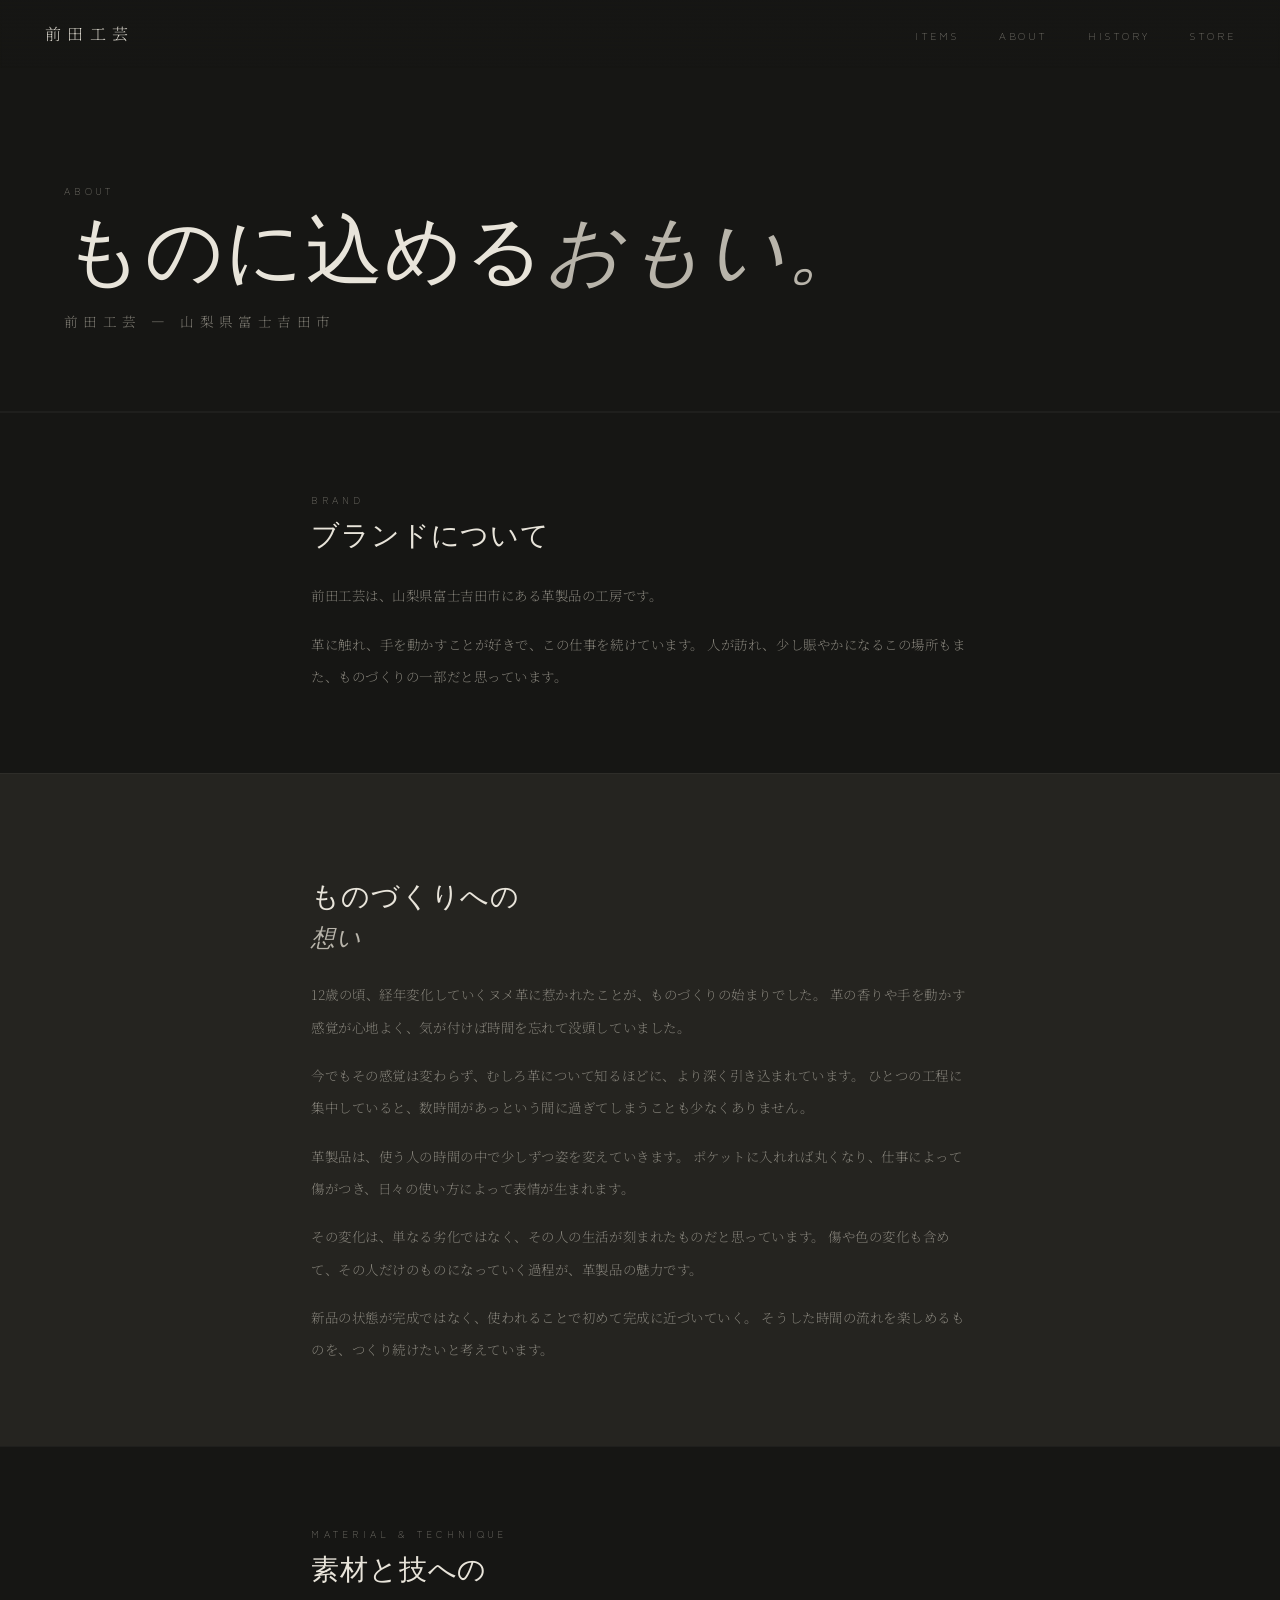
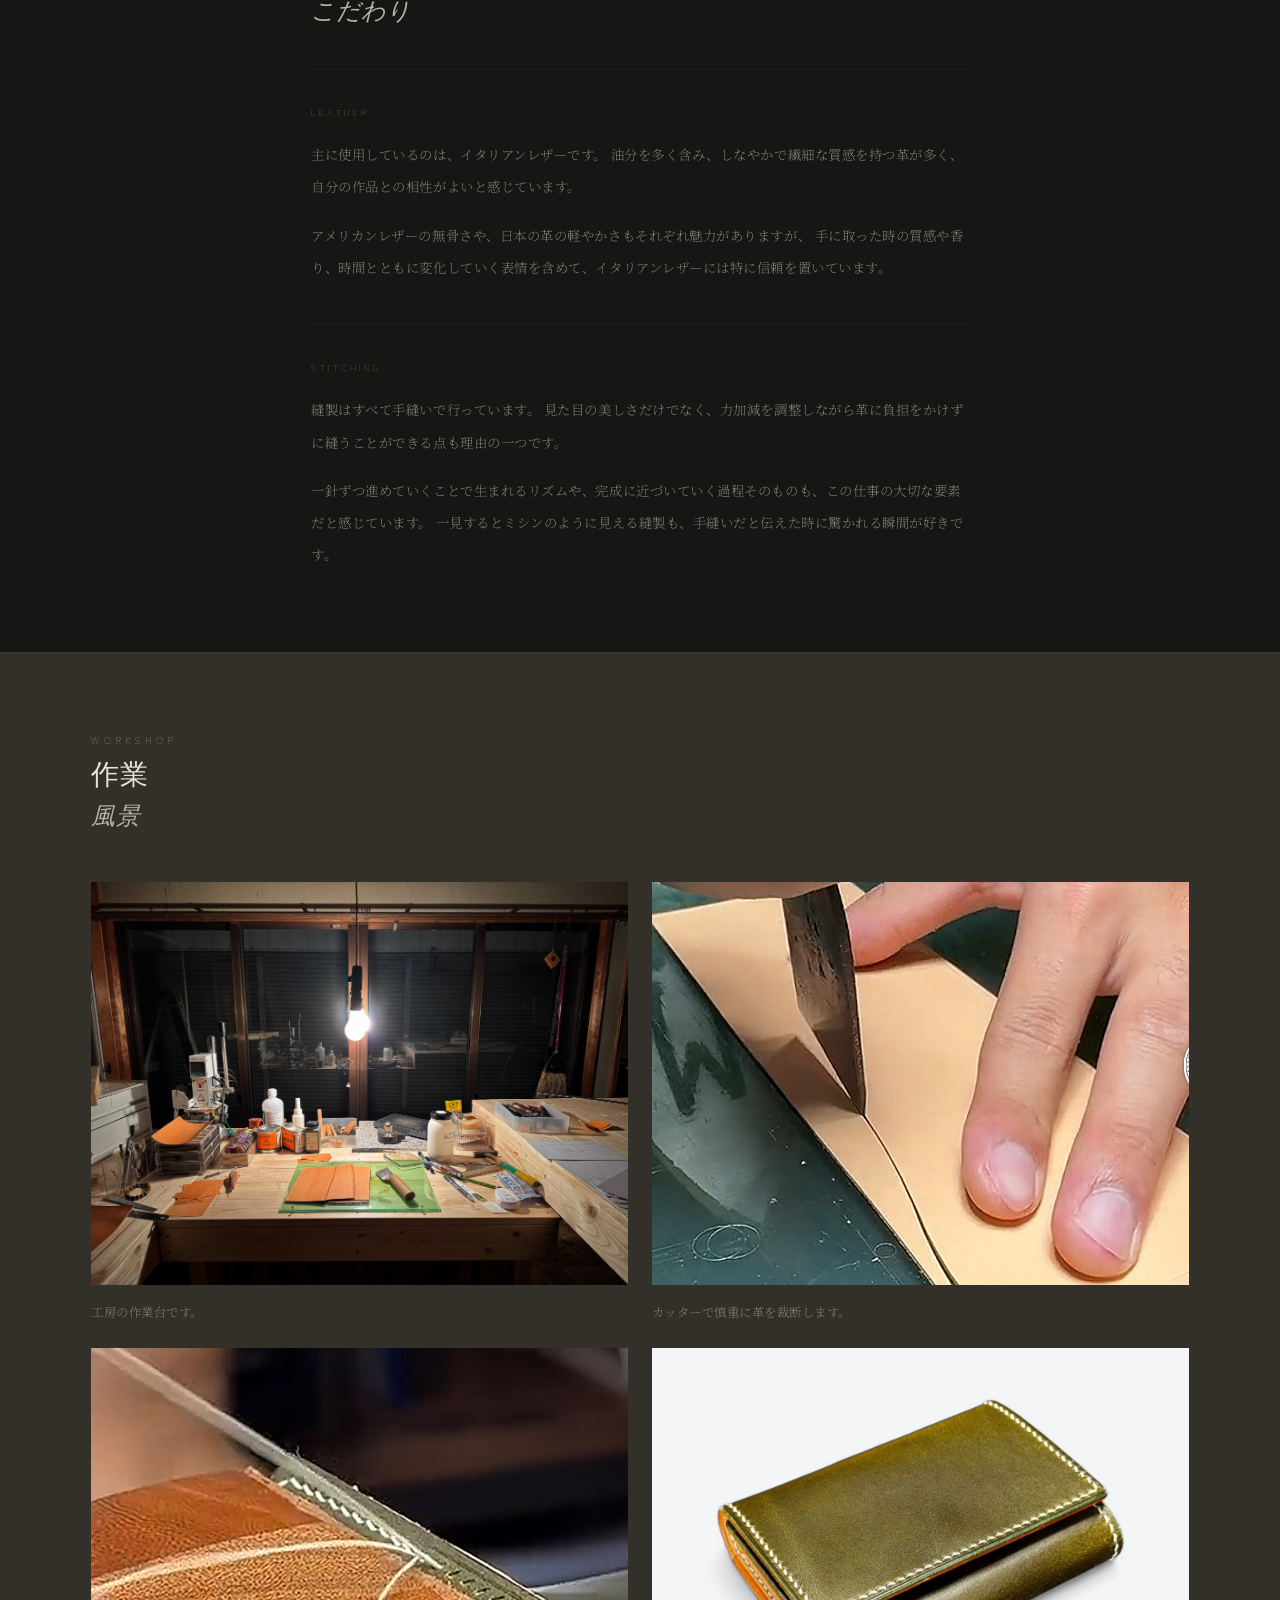
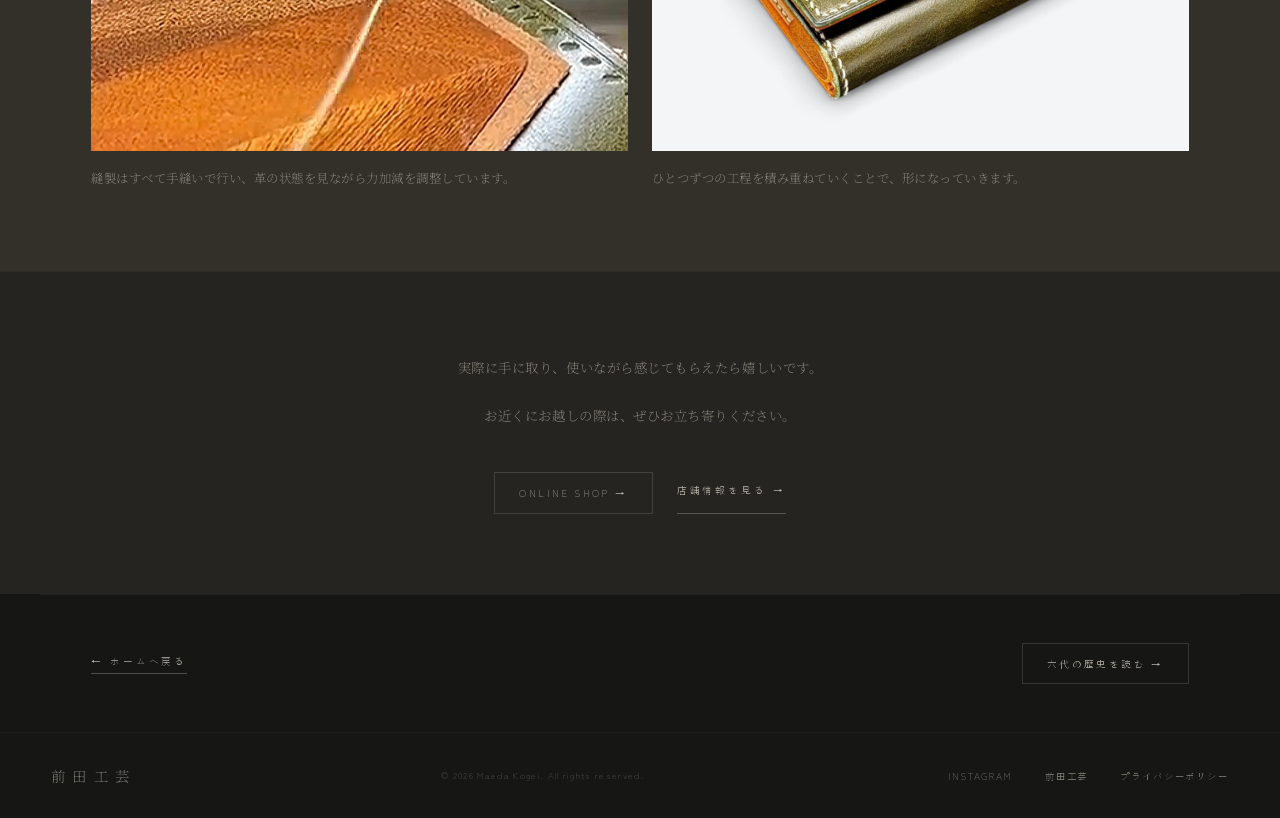
==== about.html @ bca21e7f "uncomment workshop-04 image in about page craft section Co-Authored-By: Claude Sonnet 4.6 <noreply@a" ====
<!doctype html>
<html lang="ja">
  <head>
    <meta charset="UTF-8" />
    <meta name="viewport" content="width=device-width, initial-scale=1.0" />
    <title>前田工芸 | About</title>
    <link rel="icon" href="favicon.ico" sizes="any" />
    <link rel="icon" href="favicon.svg" type="image/svg+xml" />
    <link rel="apple-touch-icon" href="apple-touch-icon.png" />
    <link
      href="https://fonts.googleapis.com/css2?family=Cormorant+Garamond:ital,wght@0,300;0,400;1,300&family=Noto+Serif+JP:wght@200;300;400&family=Zen+Kaku+Gothic+New:wght@300;400&display=swap"
      rel="stylesheet"
    />
    <!-- Google tag (gtag.js) -->
    <script
      async
      src="https://www.googletagmanager.com/gtag/js?id=G-6QFMMXG3V5"
    ></script>
    <script>
      window.dataLayer = window.dataLayer || [];
      function gtag() {
        dataLayer.push(arguments);
      }
      gtag("js", new Date());
      gtag("config", "G-6QFMMXG3V5");
    </script>
    <link rel="stylesheet" href="style.css" />
  </head>
  <body>
    <nav>
      <a href="index.html" class="nav-logo">前田工芸</a>
      <ul class="nav-links">
        <li><a href="index.html#pickup">Items</a></li>
        <li><a href="about.html">About</a></li>
        <li><a href="history.html">History</a></li>
        <li><a href="store.html">Store</a></li>
      </ul>
      <button
        class="nav-hamburger"
        aria-label="メニューを開く"
        aria-expanded="false"
      >
        <span></span><span></span><span></span>
      </button>
    </nav>
    <div class="nav-overlay">
      <a href="index.html#pickup">Items</a>
      <a href="about.html">About</a>
      <a href="history.html">History</a>
      <a href="store.html">Store</a>
    </div>

    <header class="story-hero">
      <p class="section-label">About</p>
      <h1 class="story-hero-title">ものに込める<em>おもい。</em></h1>
      <p class="story-hero-sub">前田工芸 — 山梨県富士吉田市</p>
    </header>

    <main>
      <!-- 01: ブランドについて -->
      <section class="about-prose-section">
        <div class="about-prose-inner">
          <p class="section-label reveal">Brand</p>
          <h2 class="story-section-title reveal d1">ブランドについて</h2>
          <div class="story-section-body reveal d2">
            <p>前田工芸は、山梨県富士吉田市にある革製品の工房です。</p>
            <p>
              革に触れ、手を動かすことが好きで、この仕事を続けています。
              人が訪れ、少し賑やかになるこの場所もまた、ものづくりの一部だと思っています。
            </p>
          </div>
        </div>
      </section>

      <!-- 02: ものづくりへの想い -->
      <section class="about-prose-section about-prose-section--alt">
        <div class="about-prose-inner">
          <p class="section-label reveal">Craft</p>
          <h2 class="story-section-title reveal d1">
            ものづくりへの<em>想い</em>
          </h2>
          <div class="story-section-body reveal d2">
            <p>
              12歳の頃、経年変化していくヌメ革に惹かれたことが、ものづくりの始まりでした。
              革の香りや手を動かす感覚が心地よく、気が付けば時間を忘れて没頭していました。
            </p>
            <p>
              今でもその感覚は変わらず、むしろ革について知るほどに、より深く引き込まれています。
              ひとつの工程に集中していると、数時間があっという間に過ぎてしまうことも少なくありません。
            </p>
            <p>
              革製品は、使う人の時間の中で少しずつ姿を変えていきます。
              ポケットに入れれば丸くなり、仕事によって傷がつき、日々の使い方によって表情が生まれます。
            </p>
            <p>
              その変化は、単なる劣化ではなく、その人の生活が刻まれたものだと思っています。
              傷や色の変化も含めて、その人だけのものになっていく過程が、革製品の魅力です。
            </p>
            <p>
              新品の状態が完成ではなく、使われることで初めて完成に近づいていく。
              そうした時間の流れを楽しめるものを、つくり続けたいと考えています。
            </p>
          </div>
        </div>
      </section>

      <!-- 03: 素材と技へのこだわり -->
      <section class="about-prose-section">
        <div class="about-prose-inner">
          <p class="section-label reveal">Material &amp; Technique</p>
          <h2 class="story-section-title reveal d1">
            素材と技への<em>こだわり</em>
          </h2>

          <div class="about-prose-subsection story-section-body reveal d1">
            <p class="about-prose-sub-label">Leather</p>
            <p>
              主に使用しているのは、イタリアンレザーです。
              油分を多く含み、しなやかで繊細な質感を持つ革が多く、自分の作品との相性がよいと感じています。
            </p>
            <p>
              アメリカンレザーの無骨さや、日本の革の軽やかさもそれぞれ魅力がありますが、
              手に取った時の質感や香り、時間とともに変化していく表情を含めて、イタリアンレザーには特に信頼を置いています。
            </p>
          </div>

          <div class="about-prose-subsection story-section-body reveal d2">
            <p class="about-prose-sub-label">Stitching</p>
            <p>
              縫製はすべて手縫いで行っています。
              見た目の美しさだけでなく、力加減を調整しながら革に負担をかけずに縫うことができる点も理由の一つです。
            </p>
            <p>
              一針ずつ進めていくことで生まれるリズムや、完成に近づいていく過程そのものも、この仕事の大切な要素だと感じています。
              一見するとミシンのように見える縫製も、手縫いだと伝えた時に驚かれる瞬間が好きです。
            </p>
          </div>
        </div>
      </section>

      <!-- 04: 作業風景 -->
      <section class="about-craft-section">
        <div class="section-inner">
          <p class="section-label reveal">Workshop</p>
          <h2 class="story-section-title reveal d1">作業<em>風景</em></h2>
          <div class="about-craft-grid">
            <figure class="about-craft-item reveal">
              <div class="about-craft-img-wrap">
                <img
                  class="about-craft-img"
                  loading="lazy"
                  src="img/workshop-01.jpg"
                  alt="作業台"
                />
              </div>
              <figcaption class="about-craft-caption">
                工房の作業台です。
              </figcaption>
            </figure>

            <figure class="about-craft-item reveal d1">
              <div class="about-craft-img-wrap">
                <img
                  class="about-craft-img"
                  loading="lazy"
                  src="img/workshop-02.jpg"
                  alt="革の裁断"
                />
              </div>
              <figcaption class="about-craft-caption">
                カッターで慎重に革を裁断します。
              </figcaption>
            </figure>

            <figure class="about-craft-item reveal">
              <div class="about-craft-img-wrap">
                <img
                  class="about-craft-img"
                  loading="lazy"
                  src="img/workshop-03.jpg"
                  alt="縫製"
                />
              </div>
              <figcaption class="about-craft-caption">
                縫製はすべて手縫いで行い、革の状態を見ながら力加減を調整しています。
              </figcaption>
            </figure>

            <figure class="about-craft-item reveal d1">
              <div class="about-craft-img-wrap">
                <img
                  class="about-craft-img"
                  loading="lazy"
                  src="img/workshop-04.jpg"
                  alt="完成した革製品"
                />
              </div>
              <figcaption class="about-craft-caption">
                ひとつずつの工程を積み重ねていくことで、形になっていきます。
              </figcaption>
            </figure>
          </div>
        </div>
      </section>

      <!-- 05: 締め -->
      <section
        class="about-prose-section about-prose-section--alt about-prose-section--closing"
      >
        <div class="about-prose-inner">
          <div class="story-section-body reveal">
            <p>実際に手に取り、使いながら感じてもらえたら嬉しいです。</p>
            <p>お近くにお越しの際は、ぜひお立ち寄りください。</p>
          </div>
          <div class="about-closing-links reveal d1">
            <a
              href="https://toraleather.handcrafted.jp/"
              class="story-shop-link"
              target="_blank"
              >Online Shop →</a
            >
            <a href="store.html" class="history-full-link">店舗情報を見る →</a>
          </div>
        </div>
      </section>
    </main>

    <div class="story-end-nav section-inner">
      <a href="index.html" class="history-full-link">← ホームへ戻る</a>
      <a href="history.html" class="story-shop-link">六代の歴史を読む →</a>
    </div>

    <footer>
      <div class="footer-logo">前田工芸</div>
      <p class="footer-copy">© 2026 Maeda Kogei. All rights reserved.</p>
      <div class="footer-links">
        <a href="#">Instagram</a>
        <a href="https://toraleather.handcrafted.jp/" target="_blank"
          >前田工芸</a
        >
        <a href="privacy.html">プライバシーポリシー</a>
      </div>
    </footer>

    <script>
      const io = new IntersectionObserver(
        (entries) => {
          entries.forEach((e) => {
            if (e.isIntersecting) e.target.classList.add("in");
          });
        },
        { threshold: 0.08, rootMargin: "0px 0px -40px 0px" },
      );
      document.querySelectorAll(".reveal").forEach((el) => io.observe(el));
    </script>
    <script>
      const hamburger = document.querySelector(".nav-hamburger");
      const overlay = document.querySelector(".nav-overlay");
      hamburger.addEventListener("click", () => {
        const isOpen = hamburger.classList.toggle("open");
        overlay.classList.toggle("open", isOpen);
        hamburger.setAttribute("aria-expanded", isOpen);
        document.body.style.overflow = isOpen ? "hidden" : "";
      });
      overlay.querySelectorAll("a").forEach((link) => {
        link.addEventListener("click", () => {
          hamburger.classList.remove("open");
          overlay.classList.remove("open");
          hamburger.setAttribute("aria-expanded", false);
          document.body.style.overflow = "";
        });
      });
    </script>
  </body>
</html>
---- style.css ----
*,
*::before,
*::after {
  box-sizing: border-box;
  margin: 0;
  padding: 0;
}

:root {
  --sumi: #161614;
  --tetsu: #252420;
  --koke: #323028;
  --hai: #8a877e;
  --washi: #e8e4da;
  --nuno: #b8b4aa;
  --terr: #7a5c4a;
  --silver: #8a8a87;
  --serif: "Cormorant Garamond", serif;
  --jp: "Noto Serif JP", serif;
  --gothic: "Zen Kaku Gothic New", sans-serif;
}

html {
  scroll-behavior: smooth;
}
body {
  background: var(--sumi);
  color: var(--washi);
  font-family: var(--jp);
  font-weight: 300;
  overflow-x: hidden;
}

::-webkit-scrollbar {
  width: 3px;
}
::-webkit-scrollbar-track {
  background: var(--sumi);
}
::-webkit-scrollbar-thumb {
  background: var(--hai);
}

nav {
  position: fixed;
  top: 0;
  left: 0;
  right: 0;
  z-index: 200;
  display: flex;
  justify-content: space-between;
  align-items: center;
  padding: 1.4rem 2.8rem;
  background: linear-gradient(to bottom, rgba(22, 22, 20, 0.85), transparent);
  backdrop-filter: blur(1px);
}
.nav-logo {
  font-family: var(--jp);
  font-weight: 200;
  font-size: 1rem;
  letter-spacing: 0.4em;
  color: var(--washi);
  text-decoration: none;
}
.nav-links {
  display: flex;
  gap: 2.5rem;
  list-style: none;
}
.nav-links a {
  font-family: var(--gothic);
  font-size: 0.65rem;
  letter-spacing: 0.25em;
  color: var(--hai);
  text-decoration: none;
  text-transform: uppercase;
  transition: color 0.3s;
}
.nav-links a:hover {
  color: var(--washi);
}

#hero {
  position: relative;
  height: 100vh;
  min-height: 600px;
  display: flex;
  align-items: center;
  overflow: hidden;
}
.hero-bg {
  position: absolute;
  inset: 0;
  background:
    radial-gradient(
      ellipse at 20% 80%,
      rgba(122, 92, 74, 0.1) 0%,
      transparent 55%
    ),
    radial-gradient(
      ellipse at 75% 30%,
      rgba(110, 107, 98, 0.07) 0%,
      transparent 45%
    ),
    linear-gradient(170deg, #1a1916 0%, #161614 60%, #111110 100%);
}
.hero-bg::before {
  content: "";
  position: absolute;
  inset: 0;
  background-image: url("data:image/svg+xml,%3Csvg xmlns='http://www.w3.org/2000/svg' width='400' height='400'%3E%3Cfilter id='n'%3E%3CfeTurbulence type='fractalNoise' baseFrequency='0.75' numOctaves='4' stitchTiles='stitch'/%3E%3C/filter%3E%3Crect width='400' height='400' filter='url(%23n)' opacity='0.025'/%3E%3C/svg%3E");
  pointer-events: none;
}
.hero-kanji {
  position: absolute;
  right: 4vw;
  top: 50%;
  transform: translateY(-50%);
  font-family: var(--jp);
  font-weight: 200;
  font-size: clamp(10rem, 22vw, 19rem);
  color: transparent;
  -webkit-text-stroke: 1px rgba(232, 228, 218, 0.055);
  writing-mode: vertical-lr;
  text-orientation: mixed;
  user-select: none;
  pointer-events: none;
  letter-spacing: 0.1em;
  animation: fadeIn 3s ease forwards;
  opacity: 0;
}
.hero-content {
  position: relative;
  z-index: 2;
  padding: 0 5vw;
  opacity: 0;
  transform: translateY(20px);
  animation: fadeUp 1.2s ease forwards 0.4s;
}
.hero-eyebrow {
  font-family: var(--gothic);
  font-size: 0.6rem;
  letter-spacing: 0.5em;
  text-transform: uppercase;
  color: var(--hai);
  margin-bottom: 1.8rem;
  display: flex;
  align-items: center;
  gap: 0.8rem;
}
.hero-eyebrow::before {
  content: "";
  display: block;
  width: 1.8rem;
  height: 1px;
  background: var(--hai);
}
.hero-title {
  font-family: var(--serif);
  font-size: clamp(3.2rem, 7.5vw, 6.5rem);
  font-weight: 300;
  line-height: 1.08;
  letter-spacing: 0.01em;
  margin-bottom: 0.8rem;
}
.hero-title em {
  font-style: italic;
  color: var(--nuno);
}
.hero-subtitle-jp {
  font-family: var(--jp);
  font-size: clamp(0.75rem, 1.5vw, 1rem);
  font-weight: 200;
  letter-spacing: 0.55em;
  color: var(--hai);
  margin-bottom: 2.5rem;
}
.hero-tagline {
  font-size: 0.85rem;
  line-height: 2.1;
  color: var(--nuno);
  font-weight: 200;
  max-width: 380px;
  margin-bottom: 2.8rem;
  letter-spacing: 0.04em;
}
.hero-cta {
  display: inline-flex;
  align-items: center;
  gap: 0.8rem;
  font-family: var(--gothic);
  font-size: 0.65rem;
  letter-spacing: 0.3em;
  text-transform: uppercase;
  color: var(--nuno);
  text-decoration: none;
  border-bottom: 1px solid rgba(184, 180, 170, 0.4);
  padding-bottom: 0.35rem;
  transition:
    color 0.3s,
    gap 0.3s,
    border-color 0.3s;
}
.hero-cta:hover {
  color: var(--washi);
  gap: 1.3rem;
  border-color: var(--washi);
}

.scroll-indicator {
  position: absolute;
  bottom: 2rem;
  left: 50%;
  transform: translateX(-50%);
  display: flex;
  flex-direction: column;
  align-items: center;
  gap: 0.4rem;
  opacity: 0;
  animation: fadeIn 2s ease forwards 1.8s;
}
.scroll-indicator span {
  font-family: var(--gothic);
  font-size: 0.55rem;
  letter-spacing: 0.3em;
  color: var(--hai);
  text-transform: uppercase;
}
.scroll-track {
  width: 1px;
  height: 2.5rem;
  background: linear-gradient(to bottom, var(--hai), transparent);
  animation: scrollDrop 2s ease-in-out infinite;
}
@keyframes scrollDrop {
  0%,
  100% {
    opacity: 0.3;
    transform: scaleY(0.6);
    transform-origin: top;
  }
  50% {
    opacity: 1;
    transform: scaleY(1);
  }
}

#brands {
  background: var(--tetsu);
  border-top: 1px solid rgba(255, 255, 255, 0.04);
}
.brands-wrap {
  display: grid;
  grid-template-columns: 1fr;
}
.brand-panel {
  position: relative;
  padding: 4rem 4vw 3.5rem;
  overflow: hidden;
  border-right: 1px solid rgba(255, 255, 255, 0.04);
  transition: background 0.5s;
}
.brand-panel:last-child {
  border-right: none;
}
.brand-panel:hover {
  background: rgba(255, 255, 255, 0.02);
}
.brand-panel-num {
  font-family: var(--serif);
  font-size: 5rem;
  font-weight: 300;
  color: transparent;
  -webkit-text-stroke: 1px rgba(232, 228, 218, 0.06);
  position: absolute;
  top: 1rem;
  right: 2rem;
  user-select: none;
  line-height: 1;
}
.brand-panel-tag {
  font-family: var(--gothic);
  font-size: 0.58rem;
  letter-spacing: 0.4em;
  text-transform: uppercase;
  color: var(--hai);
  margin-bottom: 1.2rem;
  display: flex;
  align-items: center;
  gap: 0.6rem;
}
.brand-panel-tag::before {
  content: "";
  display: block;
  width: 1rem;
  height: 1px;
  background: var(--terr);
}
.brand-panel-name {
  font-family: var(--serif);
  font-size: clamp(2rem, 4vw, 3.2rem);
  font-weight: 300;
  line-height: 1.1;
  margin-bottom: 1.2rem;
  letter-spacing: 0.02em;
}
.brand-panel-desc {
  font-size: 0.82rem;
  line-height: 2;
  color: var(--hai);
  font-weight: 200;
  margin-bottom: 2rem;
  max-width: 380px;
}
.brand-link {
  display: inline-flex;
  align-items: center;
  gap: 0.6rem;
  font-family: var(--gothic);
  font-size: 0.6rem;
  letter-spacing: 0.25em;
  text-transform: uppercase;
  text-decoration: none;
  color: var(--nuno);
  transition:
    gap 0.3s,
    color 0.3s;
  border-bottom: 1px solid rgba(184, 180, 170, 0.3);
  padding-bottom: 0.3rem;
}
.brand-link:hover {
  gap: 1rem;
  color: var(--washi);
}

#pickup {
  background: var(--sumi);
  padding: 5rem 0;
}
.section-inner {
  max-width: 1200px;
  margin: 0 auto;
  padding: 0 4vw;
}
.section-header {
  display: flex;
  justify-content: space-between;
  align-items: flex-end;
  margin-bottom: 3rem;
  padding-bottom: 1.5rem;
  border-bottom: 1px solid rgba(255, 255, 255, 0.05);
}
.section-label {
  font-family: var(--gothic);
  font-size: 0.6rem;
  letter-spacing: 0.45em;
  text-transform: uppercase;
  color: var(--hai);
  margin-bottom: 0.6rem;
}
.section-title {
  font-family: var(--serif);
  font-size: clamp(1.6rem, 3vw, 2.2rem);
  font-weight: 300;
  letter-spacing: 0.04em;
}
.section-all-link {
  font-family: var(--gothic);
  font-size: 0.6rem;
  letter-spacing: 0.25em;
  text-transform: uppercase;
  color: var(--hai);
  text-decoration: none;
  display: flex;
  align-items: center;
  gap: 0.5rem;
  transition:
    color 0.3s,
    gap 0.3s;
}
.section-all-link:hover {
  color: var(--washi);
  gap: 0.9rem;
}

.items-grid {
  display: grid;
  grid-template-columns: repeat(4, 1fr);
  gap: 1px;
  background: rgba(255, 255, 255, 0.04);
}
.items-grid .brand-spacer {
  background: var(--sumi);
  position: relative;
}
.items-grid .brand-spacer::after {
  content: "";
  position: absolute;
  top: 10%;
  left: 50%;
  transform: translateX(-50%);
  width: 1px;
  height: 80%;
  background: rgba(255, 255, 255, 0.07);
}
.item-card {
  background: var(--sumi);
  overflow: hidden;
  cursor: pointer;
  transition: background 0.3s;
}
.item-card:hover {
  background: var(--tetsu);
}
.item-img {
  aspect-ratio: 3/4;
  overflow: hidden;
  position: relative;
}
.item-img-inner {
  width: 100%;
  height: 100%;
  display: flex;
  align-items: center;
  justify-content: center;
  transition: transform 0.6s ease;
}
.item-card:hover .item-img-inner {
  transform: scale(1.03);
}
.c1 {
  background: linear-gradient(145deg, #1e130a, #2a1c0e);
}
.c2 {
  background: linear-gradient(145deg, #2a1e10, #362614);
}
.c3 {
  background: linear-gradient(145deg, #36270f, #43311a);
}
.c4 {
  background: linear-gradient(145deg, #43331a, #503e22);
}
.img-icon {
  opacity: 0.18;
}
.item-img-inner img {
  width: 100%;
  height: 100%;
  object-fit: contain;
  display: block;
}
a.item-img {
  display: block;
  text-decoration: none;
  color: inherit;
}
.sold-overlay {
  position: absolute;
  inset: 0;
  background: rgba(0, 0, 0, 0.55);
  display: flex;
  align-items: center;
  justify-content: center;
  color: #fff;
  font-size: 0.75rem;
  letter-spacing: 0.2em;
  font-family: "Cormorant Garamond", serif;
}
.item-badge {
  position: absolute;
  top: 0.8rem;
  left: 0.8rem;
  font-family: var(--gothic);
  font-size: 0.5rem;
  letter-spacing: 0.2em;
  text-transform: uppercase;
  padding: 0.25rem 0.55rem;
  border: 1px solid;
}
.maeda-badge {
  color: rgba(236, 235, 235, 0.8);
  border-color: rgba(122, 92, 74, 0.4);
  background: rgba(22, 22, 20, 0.7);
}
.item-info {
  padding: 1rem 1.2rem 1.4rem;
}
.item-name {
  font-size: 0.78rem;
  font-weight: 300;
  letter-spacing: 0.06em;
  color: var(--nuno);
  margin-bottom: 0.4rem;
}
.item-price {
  font-family: var(--serif);
  font-size: 1.05rem;
  font-weight: 300;
  color: var(--washi);
}
.item-price-sub {
  font-family: var(--gothic);
  font-size: 0.5rem;
  color: var(--hai);
  margin-left: 0.3rem;
  letter-spacing: 0.1em;
}

#about {
  background: var(--koke);
  border-top: 1px solid rgba(255, 255, 255, 0.04);
  border-bottom: 1px solid rgba(255, 255, 255, 0.04);
}
.about-strip {
  display: grid;
  grid-template-columns: 1fr 2fr 1fr;
}
.about-strip > * {
  padding: 3.5rem 3.5vw;
  border-right: 1px solid rgba(255, 255, 255, 0.05);
}
.about-strip > *:last-child {
  border-right: none;
}
.about-label {
  font-family: var(--gothic);
  font-size: 0.58rem;
  letter-spacing: 0.45em;
  text-transform: uppercase;
  color: rgba(226, 223, 213, 0.7);
  margin-bottom: 1rem;
}
.about-main-text {
  font-family: var(--serif);
  font-size: clamp(1.3rem, 2.5vw, 1.8rem);
  font-weight: 300;
  line-height: 1.5;
  letter-spacing: 0.03em;
}
.about-main-text em {
  font-style: italic;
  color: var(--nuno);
}
.about-body-text {
  font-size: 0.8rem;
  line-height: 2.2;
  color: var(--hai);
  font-weight: 200;
}
.about-detail-link {
  display: inline-flex;
  align-items: center;
  gap: 0.5rem;
  font-family: var(--gothic);
  font-size: 0.58rem;
  letter-spacing: 0.3em;
  text-transform: uppercase;
  color: var(--nuno);
  text-decoration: none;
  margin-top: 1.5rem;
  border-bottom: 1px solid rgba(226, 223, 213, 0.7);
  padding-bottom: 0.25rem;
  transition:
    color 0.3s,
    gap 0.3s;
}
.about-detail-link:hover {
  color: var(--washi);
  gap: 0.9rem;
}
.about-stats {
  display: flex;
  flex-direction: column;
  gap: 1.8rem;
}
.stat-val {
  font-family: var(--serif);
  font-size: 1.6rem;
  font-weight: 300;
  color: var(--nuno);
  line-height: 1;
  margin-bottom: 0.3rem;
}
.stat-key {
  font-family: var(--gothic);
  font-size: 0.55rem;
  letter-spacing: 0.2em;
  text-transform: uppercase;
  color: var(--hai);
}

#history {
  background: var(--sumi);
  padding: 5rem 0;
  border-top: 1px solid rgba(255, 255, 255, 0.04);
}
.history-content {
  display: grid;
  grid-template-columns: 1fr 2fr;
  gap: 5rem;
  margin-top: 2.5rem;
}
.history-aside {
  font-family: var(--serif);
  font-size: clamp(1.2rem, 2vw, 1.6rem);
  font-weight: 300;
  line-height: 1.8;
  letter-spacing: 0.04em;
}
.history-aside em {
  font-style: italic;
  color: var(--nuno);
}
.history-entries {
  display: flex;
  flex-direction: column;
  gap: 2.5rem;
}
.history-entry {
  padding-left: 1.5rem;
  border-left: 1px solid rgba(184, 180, 170, 0.2);
}
.history-year {
  font-family: var(--serif);
  font-size: 0.75rem;
  letter-spacing: 0.2em;
  color: var(--nuno);
  margin-bottom: 0.4rem;
}
.history-title {
  font-family: var(--serif);
  font-size: 1.1rem;
  font-weight: 300;
  margin-bottom: 0.6rem;
}
.history-text {
  font-size: 0.82rem;
  line-height: 2.2;
  color: var(--hai);
  font-weight: 200;
}

#store {
  background: var(--tetsu);
  border-top: 1px solid rgba(255, 255, 255, 0.04);
}
.store-bar {
  display: flex;
  align-items: center;
  gap: 4rem;
  padding: 3rem 4vw;
  flex-wrap: wrap;
}
.store-place-label {
  font-family: var(--gothic);
  font-size: 0.55rem;
  letter-spacing: 0.4em;
  text-transform: uppercase;
  color: var(--hai);
  margin-bottom: 0.5rem;
}
.store-place-name {
  font-family: var(--serif);
  font-size: 1.5rem;
  font-weight: 300;
  letter-spacing: 0.08em;
}
.store-divider {
  width: 1px;
  height: 3rem;
  background: rgba(255, 255, 255, 0.08);
  flex-shrink: 0;
}
.store-info-items {
  display: flex;
  gap: 3rem;
  flex: 1;
  flex-wrap: wrap;
}
.store-info-key {
  font-family: var(--gothic);
  font-size: 0.55rem;
  letter-spacing: 0.3em;
  text-transform: uppercase;
  color: var(--hai);
  margin-bottom: 0.4rem;
}
.store-info-val {
  font-size: 0.8rem;
  font-weight: 200;
  line-height: 1.8;
  color: var(--nuno);
}
.store-map-link {
  margin-left: auto;
  font-family: var(--gothic);
  font-size: 0.6rem;
  letter-spacing: 0.25em;
  text-transform: uppercase;
  color: var(--nuno);
  text-decoration: none;
  border: 1px solid rgba(184, 180, 170, 0.2);
  padding: 0.8rem 1.5rem;
  display: flex;
  align-items: center;
  gap: 0.6rem;
  white-space: nowrap;
  transition:
    border-color 0.3s,
    color 0.3s;
}
.store-map-link:hover {
  border-color: var(--nuno);
  color: var(--washi);
}

footer {
  background: var(--sumi);
  border-top: 1px solid rgba(255, 255, 255, 0.04);
  padding: 2rem 4vw;
  display: flex;
  justify-content: space-between;
  align-items: center;
}
.footer-logo {
  font-family: var(--jp);
  font-weight: 200;
  font-size: 0.9rem;
  letter-spacing: 0.5em;
  color: var(--hai);
}
.footer-copy {
  font-family: var(--gothic);
  font-size: 0.55rem;
  letter-spacing: 0.15em;
  color: var(--hai);
  opacity: 0.6;
}
.footer-links {
  display: flex;
  gap: 2rem;
}
.footer-links a {
  font-family: var(--gothic);
  font-size: 0.58rem;
  letter-spacing: 0.2em;
  text-transform: uppercase;
  color: var(--hai);
  text-decoration: none;
  transition: color 0.3s;
}
.footer-links a:hover {
  color: var(--nuno);
}

@keyframes fadeUp {
  to {
    opacity: 1;
    transform: translateY(0);
  }
}
@keyframes fadeIn {
  to {
    opacity: 1;
  }
}
.reveal {
  opacity: 0;
  transform: translateY(18px);
  transition:
    opacity 0.8s ease,
    transform 0.8s ease;
}
.reveal.in {
  opacity: 1;
  transform: none;
}
.d1 {
  transition-delay: 0.1s;
}
.d2 {
  transition-delay: 0.2s;
}
.d3 {
  transition-delay: 0.3s;
}

/* Hamburger button */
.nav-hamburger {
  display: none;
  flex-direction: column;
  justify-content: center;
  gap: 5px;
  width: 2rem;
  height: 2rem;
  background: none;
  border: none;
  cursor: pointer;
  padding: 0;
  z-index: 200;
}
.nav-hamburger span {
  display: block;
  width: 100%;
  height: 1px;
  background: var(--hai);
  transition: transform 0.3s ease, opacity 0.3s ease;
}
.nav-hamburger.open span:nth-child(1) {
  transform: translateY(6px) rotate(45deg);
}
.nav-hamburger.open span:nth-child(2) {
  opacity: 0;
}
.nav-hamburger.open span:nth-child(3) {
  transform: translateY(-6px) rotate(-45deg);
}

/* Mobile overlay */
.nav-overlay {
  display: none;
  position: fixed;
  inset: 0;
  background: var(--sumi);
  z-index: 190;
  flex-direction: column;
  align-items: center;
  justify-content: center;
  gap: 2.5rem;
}
.nav-overlay.open {
  display: flex;
}
.nav-overlay a {
  font-family: var(--gothic);
  font-size: 0.75rem;
  letter-spacing: 0.4em;
  text-transform: uppercase;
  color: var(--hai);
  text-decoration: none;
  transition: color 0.3s;
}
.nav-overlay a:hover {
  color: var(--washi);
}

@media (max-width: 768px) {
  .nav-hamburger {
    display: flex;
  }
  .nav-links {
    display: none;
  }
  .brands-wrap {
    grid-template-columns: 1fr;
  }
  .brand-panel {
    border-right: none;
    border-bottom: 1px solid rgba(255, 255, 255, 0.04);
  }
  .items-grid {
    grid-template-columns: 1fr 1fr;
  }
  .items-grid .brand-spacer {
    display: none;
  }
  .about-strip {
    grid-template-columns: 1fr;
  }
  .about-strip > * {
    border-right: none;
    border-bottom: 1px solid rgba(255, 255, 255, 0.05);
    padding: 2.5rem 5vw;
  }
  .history-content {
    grid-template-columns: 1fr;
    gap: 2rem;
  }
  .store-bar {
    flex-direction: column;
    align-items: flex-start;
    gap: 2rem;
  }
  .store-divider {
    display: none;
  }
  .store-map-link {
    margin-left: 0;
  }
  footer {
    flex-direction: column;
    gap: 1rem;
    text-align: center;
  }
  .footer-links {
    flex-wrap: wrap;
    justify-content: center;
  }
  .hero-kanji {
    display: none;
  }
}

/* ============================================================
   Brand Story Page (history.html)
   ============================================================ */

/* Link in index.html history section */
.history-more {
  display: flex;
  justify-content: flex-end;
  margin-top: 2.5rem;
  padding-top: 1.5rem;
  border-top: 1px solid rgba(255, 255, 255, 0.05);
}
.history-full-link {
  display: inline-flex;
  align-items: center;
  gap: 0.5rem;
  font-family: var(--gothic);
  font-size: 0.6rem;
  letter-spacing: 0.3em;
  text-transform: uppercase;
  color: var(--nuno);
  text-decoration: none;
  border-bottom: 1px solid rgba(184, 180, 170, 0.35);
  padding-bottom: 0.3rem;
  transition:
    color 0.3s,
    gap 0.3s,
    border-color 0.3s;
}
.history-full-link:hover {
  color: var(--washi);
  gap: 1rem;
  border-color: var(--washi);
}

/* Journal section */
#journal {
  background: var(--tetsu);
  padding: 5rem 0;
  border-top: 1px solid rgba(255, 255, 255, 0.04);
}
.journal-body {
  margin-top: 2.5rem;
  display: flex;
  flex-direction: column;
  gap: 2rem;
  max-width: 600px;
}
.journal-text {
  font-size: 0.85rem;
  line-height: 2.2;
  color: var(--nuno);
  font-weight: 200;
}

/* Page hero */
.story-hero {
  background: var(--sumi);
  padding: calc(8rem + 56px) 5vw 5rem;
  border-bottom: 1px solid rgba(255, 255, 255, 0.04);
}
.story-hero-title {
  font-family: var(--serif);
  font-size: clamp(2.8rem, 6vw, 5rem);
  font-weight: 300;
  line-height: 1.1;
  letter-spacing: 0.02em;
  margin: 0.8rem 0;
}
.story-hero-title em {
  font-style: italic;
  color: var(--nuno);
}
.story-hero-sub {
  font-family: var(--jp);
  font-size: 0.85rem;
  font-weight: 200;
  letter-spacing: 0.4em;
  color: var(--hai);
  margin-top: 1rem;
}

/* Story sections layout */
.story-section {
  background: var(--sumi);
  border-top: 1px solid rgba(255, 255, 255, 0.04);
  padding: 5rem 0;
  min-height: clamp(500px, 75vh, 750px);
}
.story-section:nth-child(even) {
  background: var(--tetsu);
}
.story-section-inner {
  max-width: 1200px;
  margin: 0 auto;
  padding: 0 4vw;
  display: grid;
  grid-template-columns: 1fr 1fr;
  gap: 5rem;
  align-items: center;
}
.story-section--ltr .story-section-inner {
  grid-template-areas: "figure text";
}
.story-section--rtl .story-section-inner {
  grid-template-areas: "text figure";
}
.story-figure {
  grid-area: figure;
  margin: 0;
}
.story-text-block {
  grid-area: text;
}

/* Image placeholder */
.story-img-wrap {
  position: relative;
  width: 100%;
  aspect-ratio: 4 / 3;
  background: var(--koke);
  overflow: hidden;
}
.story-img-wrap::after {
  content: "Image";
  position: absolute;
  inset: 0;
  display: flex;
  align-items: center;
  justify-content: center;
  font-family: var(--gothic);
  font-size: 0.6rem;
  letter-spacing: 0.4em;
  text-transform: uppercase;
  color: rgba(138, 135, 126, 0.3);
}
.story-img {
  width: 100%;
  height: 100%;
  object-fit: contain;
  display: block;
  position: relative;
  z-index: 1;
}

/* Text block typography */
.story-section-num {
  font-family: var(--serif);
  font-size: 4rem;
  font-weight: 300;
  color: transparent;
  -webkit-text-stroke: 1px rgba(232, 228, 218, 0.07);
  line-height: 1;
  margin-bottom: 1.2rem;
}
.story-section-title {
  font-family: var(--serif);
  font-size: clamp(1.3rem, 2.2vw, 1.8rem);
  font-weight: 300;
  line-height: 1.4;
  letter-spacing: 0.03em;
  margin-bottom: 1.5rem;
}
.story-section-title em {
  font-style: italic;
  color: var(--nuno);
  display: block;
  font-size: 0.85em;
  margin-top: 0.2em;
}
.story-section-body {
  font-size: 0.84rem;
  line-height: 2.4;
  color: var(--hai);
  font-weight: 200;
  letter-spacing: 0.04em;
}
.story-section-body p + p {
  margin-top: 1.2em;
}
.story-section-body a {
  color: var(--washi);
  text-decoration: underline;
  text-underline-offset: 3px;
  text-decoration-color: rgba(232, 228, 218, 0.4);
  transition: color 0.2s ease, text-decoration-color 0.2s ease;
}
.story-section-body a:hover {
  color: #ffffff;
  text-decoration-color: rgba(255, 255, 255, 0.6);
}

/* Conclusion section (full-width stacked) */
.story-section--closing .story-section-inner {
  grid-template-columns: 1fr;
  grid-template-areas: "figure" "text";
  max-width: 860px;
  text-align: center;
}
.story-section--closing .story-img-wrap {
  margin-bottom: 3rem;
}

/* End navigation */
.story-end-nav {
  padding-top: 3rem;
  padding-bottom: 3rem;
  display: flex;
  justify-content: space-between;
  align-items: center;
  border-top: 1px solid rgba(255, 255, 255, 0.05);
}
.story-shop-link {
  font-family: var(--gothic);
  font-size: 0.6rem;
  letter-spacing: 0.25em;
  text-transform: uppercase;
  color: var(--nuno);
  text-decoration: none;
  border: 1px solid rgba(184, 180, 170, 0.2);
  padding: 0.8rem 1.5rem;
  display: flex;
  align-items: center;
  gap: 0.6rem;
  transition:
    border-color 0.3s,
    color 0.3s;
}
.story-shop-link:hover {
  border-color: var(--nuno);
  color: var(--washi);
}

/* story page mobile — デスクトップ CSS より後に定義することで上書きを防ぐ */
@media (max-width: 768px) {
  .story-section {
    min-height: unset;
  }
  .story-section-inner {
    grid-template-columns: 1fr;
    gap: 2rem;
  }
  .story-section--ltr .story-section-inner,
  .story-section--rtl .story-section-inner {
    grid-template-areas:
      "header"
      "figure"
      "body";
  }
  .story-section:not(.story-section--closing) .story-text-block {
    display: contents;
  }
  .story-text-header {
    grid-area: header;
  }
  .story-section-body {
    grid-area: body;
  }
  .story-end-nav {
    flex-direction: column;
    gap: 1.5rem;
    align-items: flex-start;
  }
}

/* ============================================================
   About Page (about.html)
   ============================================================ */

.about-prose-section {
  background: var(--sumi);
  padding: 5rem 0;
  border-top: 1px solid rgba(255, 255, 255, 0.04);
}
.about-prose-section--alt {
  background: var(--tetsu);
}
.about-prose-section--closing {
  text-align: center;
}
.about-prose-inner {
  max-width: 760px;
  margin: 0 auto;
  padding: 0 4vw;
}
.about-prose-subsection {
  margin-top: 2.5rem;
  padding-top: 2rem;
  border-top: 1px solid rgba(255, 255, 255, 0.04);
}
.about-prose-sub-label {
  font-family: var(--gothic);
  font-size: 0.55rem;
  letter-spacing: 0.4em;
  text-transform: uppercase;
  color: var(--terr);
  margin-bottom: 0.8rem;
}
.about-closing-links {
  margin-top: 2.5rem;
  display: flex;
  justify-content: center;
  gap: 1.5rem;
  flex-wrap: wrap;
}

.about-craft-section {
  background: var(--koke);
  padding: 5rem 0;
  border-top: 1px solid rgba(255, 255, 255, 0.04);
}
.about-craft-grid {
  display: grid;
  grid-template-columns: 1fr 1fr;
  gap: 1.5rem;
  margin-top: 3rem;
}
.about-craft-item {
  margin: 0;
}
.about-craft-img-wrap {
  position: relative;
  width: 100%;
  aspect-ratio: 4 / 3;
  background: var(--tetsu);
  overflow: hidden;
  margin-bottom: 1rem;
}
.about-craft-img-wrap::after {
  content: "Image";
  position: absolute;
  inset: 0;
  display: flex;
  align-items: center;
  justify-content: center;
  font-family: var(--gothic);
  font-size: 0.6rem;
  letter-spacing: 0.4em;
  text-transform: uppercase;
  color: rgba(138, 135, 126, 0.3);
}
.about-craft-img {
  width: 100%;
  height: 100%;
  object-fit: cover;
  display: block;
  position: relative;
  z-index: 1;
}
.about-craft-caption {
  font-family: var(--jp);
  font-size: 0.78rem;
  font-weight: 200;
  line-height: 1.9;
  color: var(--hai);
  letter-spacing: 0.04em;
}

@media (max-width: 768px) {
  .about-craft-grid {
    grid-template-columns: 1fr;
  }
  .about-closing-links {
    flex-direction: column;
    align-items: center;
  }
}

/* ============================================================
   Store Page (store.html)
   ============================================================ */
.store-detail-grid {
  display: grid;
  grid-template-columns: auto 1fr;
  gap: 1.2rem 2.5rem;
  margin-top: 2rem;
}
.store-detail-key {
  font-family: var(--gothic);
  font-size: 0.55rem;
  letter-spacing: 0.3em;
  text-transform: uppercase;
  color: var(--hai);
  padding-top: 0.15rem;
}
.store-detail-val {
  font-family: var(--jp);
  font-size: 0.8rem;
  font-weight: 200;
  line-height: 1.8;
  color: var(--nuno);
}
.store-detail-val a {
  color: inherit;
  text-decoration: none;
  transition: color 0.3s;
}
.store-detail-val a:hover {
  color: var(--washi);
}
.store-map-wrap {
  position: relative;
  width: 100%;
  aspect-ratio: 16 / 9;
  margin-top: 2rem;
  overflow: hidden;
  border: 1px solid rgba(255, 255, 255, 0.04);
}
.store-map-wrap iframe {
  width: 100%;
  height: 100%;
  border: 0;
}
.store-map-actions {
  display: flex;
  justify-content: flex-end;
  margin-top: 1.5rem;
}

@media (max-width: 768px) {
  .store-detail-grid {
    grid-template-columns: 1fr;
    gap: 0.4rem;
  }
  .store-detail-key {
    margin-top: 1rem;
  }
  .store-detail-key:first-child {
    margin-top: 0;
  }
  .store-map-wrap {
    aspect-ratio: 4 / 3;
  }
}
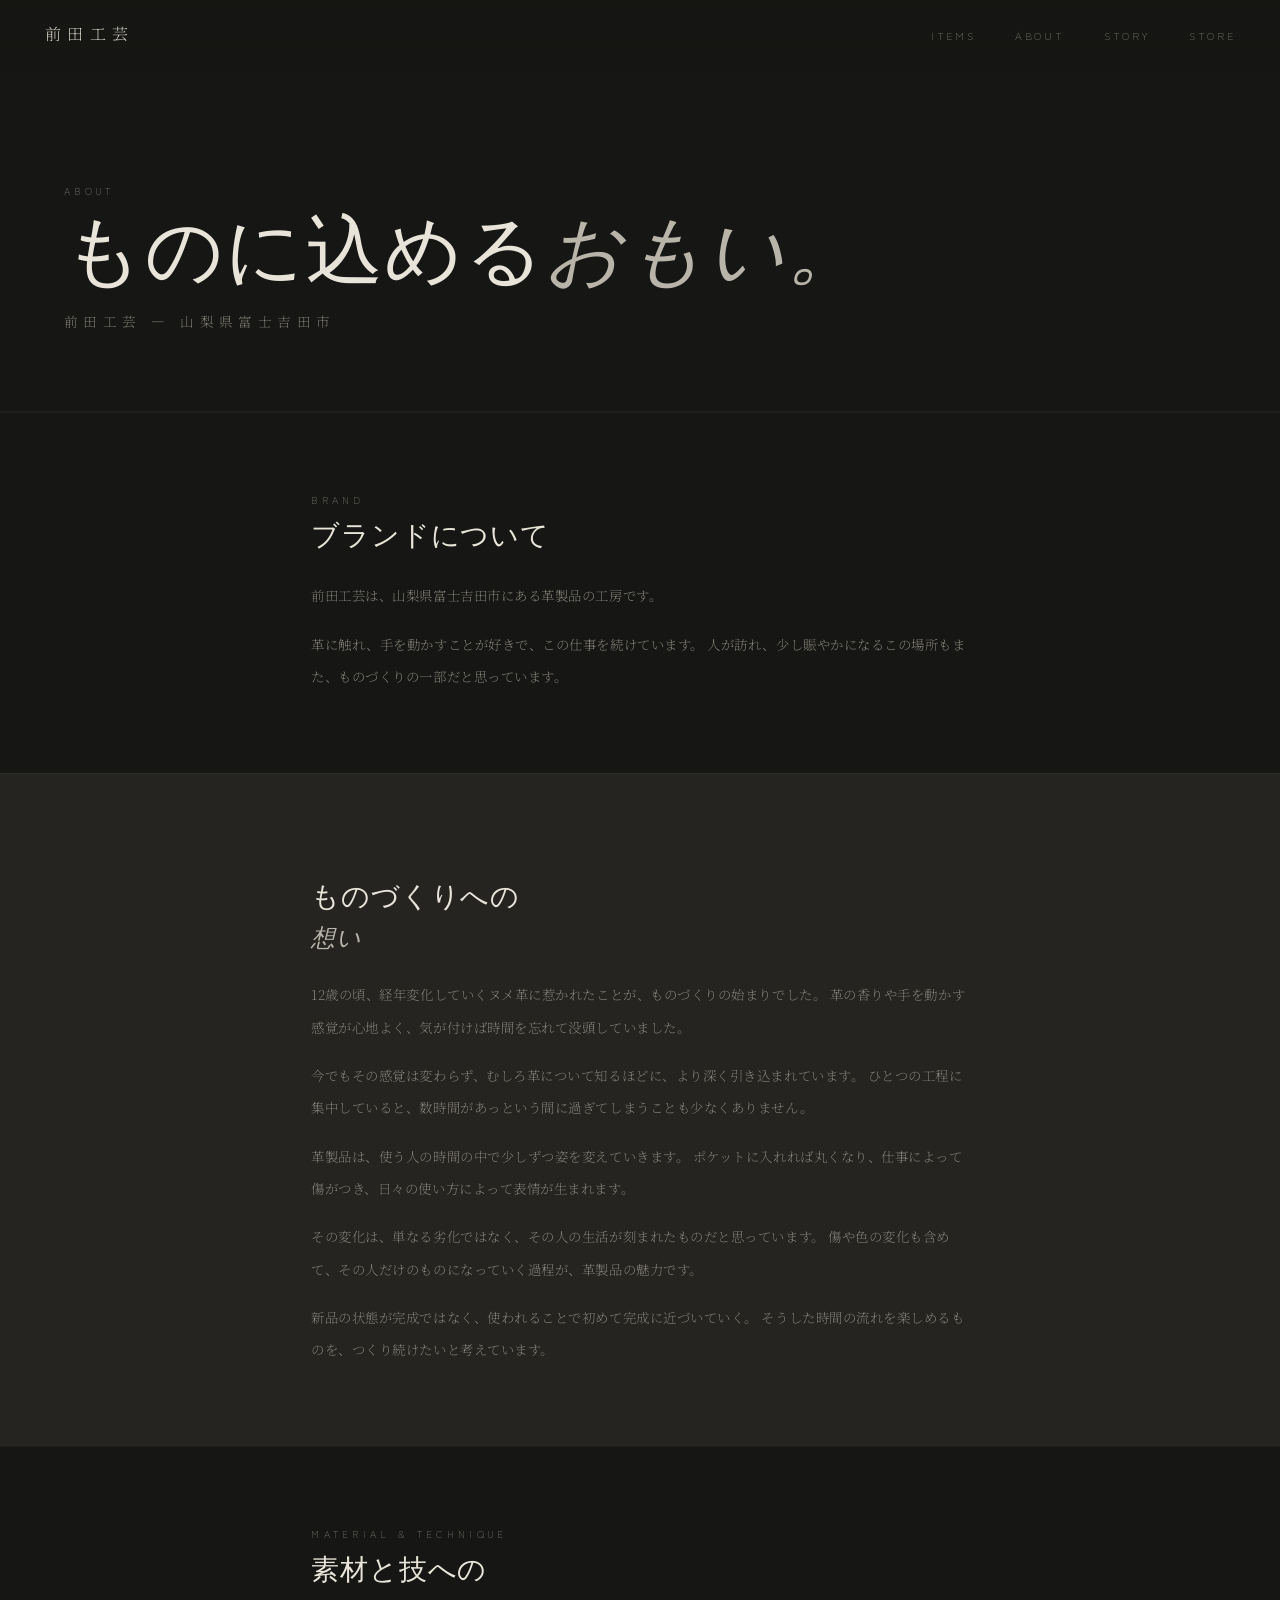
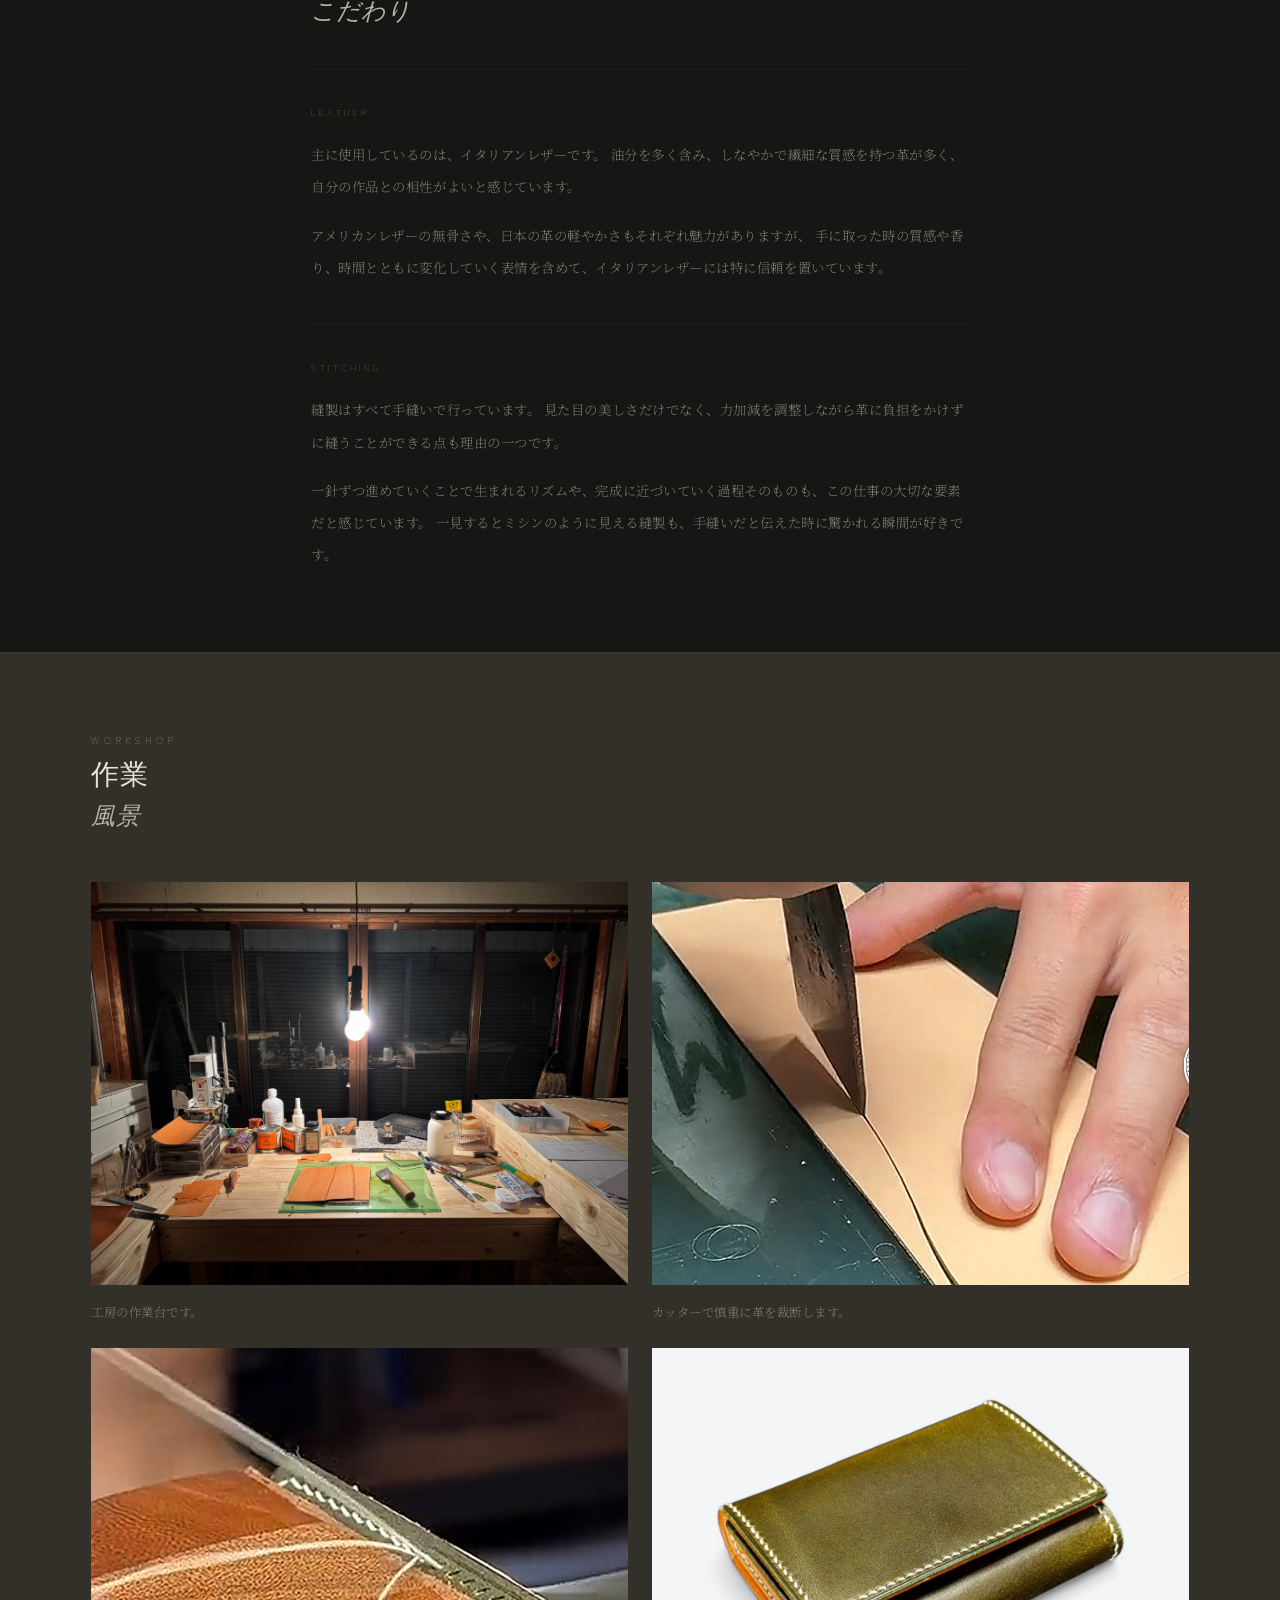
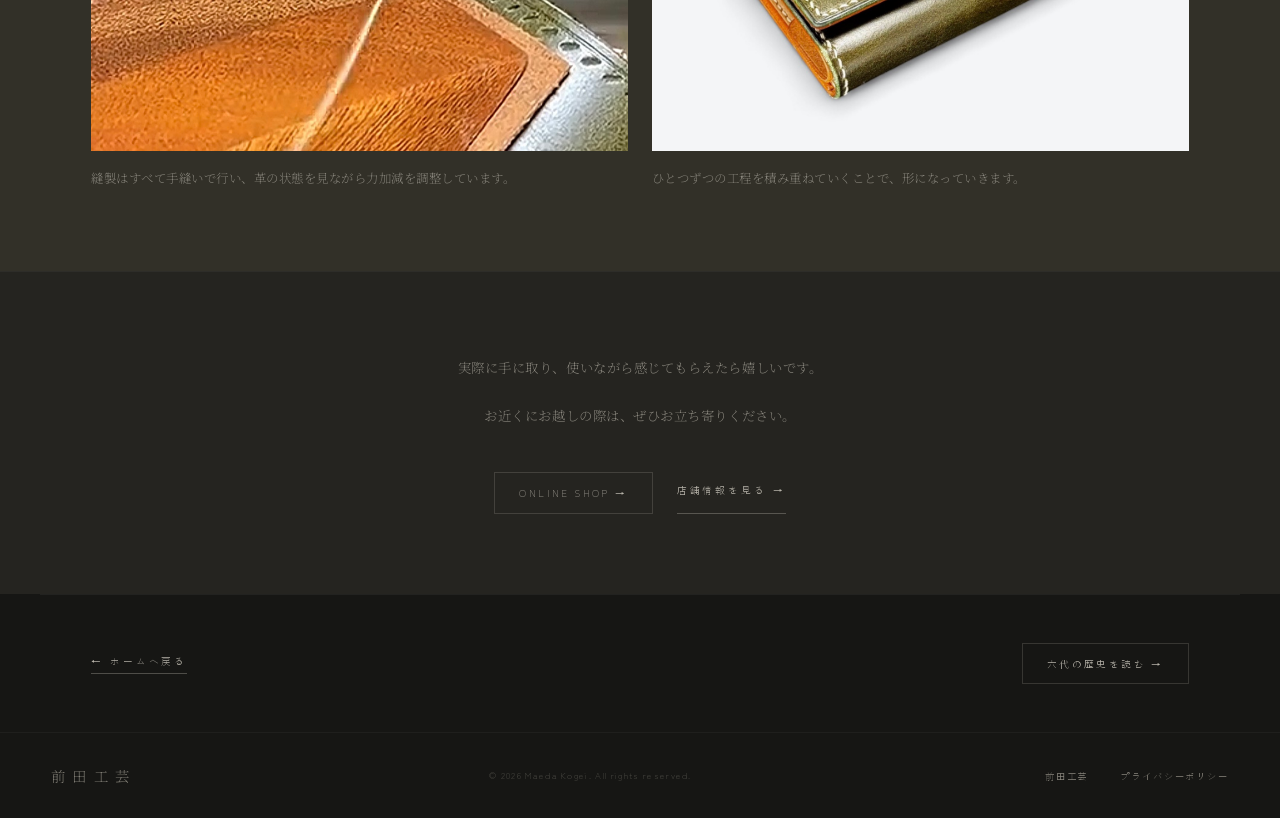
==== commit 04fbb080: "トップページ再構成とGA4計測の導入 - GA4カスタムイベント計測を追加(analytics.js): shop_click(BASE/メルカリ遷移・主KPI)、story_click、story_" ====
--- a/about.html
+++ b/about.html
@@ -4,6 +4,20 @@
     <meta charset="UTF-8" />
     <meta name="viewport" content="width=device-width, initial-scale=1.0" />
     <title>前田工芸 | About</title>
+    <meta
+      name="description"
+      content="前田工芸のものづくりへの想い。12歳で革に出会い、手縫いにこだわり続ける理由。イタリアンレザーの素材選びと、山梨県富士吉田市の工房の日々をご紹介します。"
+    />
+    <meta property="og:type" content="article" />
+    <meta property="og:site_name" content="前田工芸 | Maeda Kogei" />
+    <meta property="og:title" content="ものに込めるおもい | 前田工芸" />
+    <meta
+      property="og:description"
+      content="12歳で革に出会い、手縫いにこだわり続ける理由。素材と技、工房の日々。"
+    />
+    <meta property="og:url" content="https://maedakogei.com/about.html" />
+    <meta property="og:image" content="https://maedakogei.com/img/workshop-03.jpg" />
+    <meta name="twitter:card" content="summary_large_image" />
     <link rel="icon" href="favicon.ico" sizes="any" />
     <link rel="icon" href="favicon.svg" type="image/svg+xml" />
     <link rel="apple-touch-icon" href="apple-touch-icon.png" />
@@ -31,8 +45,8 @@
       <a href="index.html" class="nav-logo">前田工芸</a>
       <ul class="nav-links">
         <li><a href="index.html#pickup">Items</a></li>
-        <li><a href="about.html">About</a></li>
-        <li><a href="history.html">History</a></li>
+        <li><a href="about.html" data-loc="nav">About</a></li>
+        <li><a href="history.html" data-loc="nav">Story</a></li>
         <li><a href="store.html">Store</a></li>
       </ul>
       <button
@@ -45,8 +59,8 @@
     </nav>
     <div class="nav-overlay">
       <a href="index.html#pickup">Items</a>
-      <a href="about.html">About</a>
-      <a href="history.html">History</a>
+      <a href="about.html" data-loc="nav-overlay">About</a>
+      <a href="history.html" data-loc="nav-overlay">Story</a>
       <a href="store.html">Store</a>
     </div>
 
@@ -206,6 +220,7 @@
       <!-- 05: 締め -->
       <section
         class="about-prose-section about-prose-section--alt about-prose-section--closing"
+        data-read-goal="about"
       >
         <div class="about-prose-inner">
           <div class="story-section-body reveal">
@@ -217,6 +232,8 @@
               href="https://toraleather.handcrafted.jp/"
               class="story-shop-link"
               target="_blank"
+              rel="noopener noreferrer"
+              data-loc="story-end"
               >Online Shop →</a
             >
             <a href="store.html" class="history-full-link">店舗情報を見る →</a>
@@ -227,21 +244,28 @@
 
     <div class="story-end-nav section-inner">
       <a href="index.html" class="history-full-link">← ホームへ戻る</a>
-      <a href="history.html" class="story-shop-link">六代の歴史を読む →</a>
+      <a href="history.html" class="story-shop-link" data-loc="end-nav"
+        >六代の歴史を読む →</a
+      >
     </div>
 
     <footer>
       <div class="footer-logo">前田工芸</div>
       <p class="footer-copy">© 2026 Maeda Kogei. All rights reserved.</p>
       <div class="footer-links">
-        <a href="#">Instagram</a>
-        <a href="https://toraleather.handcrafted.jp/" target="_blank"
+        <!-- <a href="#">Instagram</a> -->
+        <a
+          href="https://toraleather.handcrafted.jp/"
+          target="_blank"
+          rel="noopener noreferrer"
+          data-loc="footer"
           >前田工芸</a
         >
         <a href="privacy.html">プライバシーポリシー</a>
       </div>
     </footer>
 
+    <script src="analytics.js"></script>
     <script>
       const io = new IntersectionObserver(
         (entries) => {
--- a/style.css
+++ b/style.css
@@ -206,6 +206,20 @@
   gap: 1.3rem;
   border-color: var(--washi);
 }
+.hero-cta-group {
+  display: flex;
+  align-items: center;
+  gap: 2rem;
+  flex-wrap: wrap;
+}
+.hero-cta--primary {
+  border: 1px solid rgba(184, 180, 170, 0.35);
+  padding: 0.85rem 1.6rem;
+}
+.hero-cta--primary:hover {
+  border-color: var(--washi);
+  background: rgba(232, 228, 218, 0.06);
+}
 
 .scroll-indicator {
   position: absolute;
@@ -333,6 +347,95 @@
   color: var(--washi);
 }
 
+/* Story teaser cards (index) */
+#story {
+  background: var(--sumi);
+  padding: 5rem 0;
+  border-top: 1px solid rgba(255, 255, 255, 0.04);
+}
+.story-cards {
+  display: grid;
+  grid-template-columns: 1fr 1fr;
+  gap: 1px;
+  background: rgba(255, 255, 255, 0.04);
+  border: 1px solid rgba(255, 255, 255, 0.04);
+}
+.story-card {
+  display: block;
+  background: var(--sumi);
+  text-decoration: none;
+  color: inherit;
+  overflow: hidden;
+  transition: background 0.3s;
+}
+.story-card:hover {
+  background: var(--tetsu);
+}
+.story-card-img-wrap {
+  aspect-ratio: 16 / 9;
+  overflow: hidden;
+}
+.story-card-img-wrap img {
+  width: 100%;
+  height: 100%;
+  object-fit: cover;
+  display: block;
+  filter: saturate(0.85);
+  transition: transform 0.6s ease;
+}
+.story-card:hover .story-card-img-wrap img {
+  transform: scale(1.03);
+}
+.story-card-body {
+  padding: 1.6rem 1.8rem 2rem;
+}
+.story-card-label {
+  font-family: var(--gothic);
+  font-size: 0.55rem;
+  letter-spacing: 0.4em;
+  text-transform: uppercase;
+  color: var(--hai);
+  margin-bottom: 0.8rem;
+}
+.story-card-title {
+  font-family: var(--serif);
+  font-size: 1.4rem;
+  font-weight: 300;
+  letter-spacing: 0.04em;
+  margin-bottom: 0.8rem;
+}
+.story-card-title em {
+  font-style: italic;
+  color: var(--nuno);
+}
+.story-card-text {
+  font-size: 0.78rem;
+  line-height: 2;
+  color: var(--hai);
+  font-weight: 200;
+  margin-bottom: 1.4rem;
+}
+.story-card-link {
+  display: inline-flex;
+  align-items: center;
+  gap: 0.5rem;
+  font-family: var(--gothic);
+  font-size: 0.6rem;
+  letter-spacing: 0.3em;
+  text-transform: uppercase;
+  color: var(--nuno);
+  border-bottom: 1px solid rgba(184, 180, 170, 0.35);
+  padding-bottom: 0.3rem;
+  transition:
+    color 0.3s,
+    gap 0.3s,
+    border-color 0.3s;
+}
+.story-card:hover .story-card-link {
+  color: var(--washi);
+  gap: 1rem;
+  border-color: var(--washi);
+}
 #pickup {
   background: var(--sumi);
   padding: 5rem 0;
@@ -504,140 +607,6 @@
   color: var(--hai);
   margin-left: 0.3rem;
   letter-spacing: 0.1em;
-}
-
-#about {
-  background: var(--koke);
-  border-top: 1px solid rgba(255, 255, 255, 0.04);
-  border-bottom: 1px solid rgba(255, 255, 255, 0.04);
-}
-.about-strip {
-  display: grid;
-  grid-template-columns: 1fr 2fr 1fr;
-}
-.about-strip > * {
-  padding: 3.5rem 3.5vw;
-  border-right: 1px solid rgba(255, 255, 255, 0.05);
-}
-.about-strip > *:last-child {
-  border-right: none;
-}
-.about-label {
-  font-family: var(--gothic);
-  font-size: 0.58rem;
-  letter-spacing: 0.45em;
-  text-transform: uppercase;
-  color: rgba(226, 223, 213, 0.7);
-  margin-bottom: 1rem;
-}
-.about-main-text {
-  font-family: var(--serif);
-  font-size: clamp(1.3rem, 2.5vw, 1.8rem);
-  font-weight: 300;
-  line-height: 1.5;
-  letter-spacing: 0.03em;
-}
-.about-main-text em {
-  font-style: italic;
-  color: var(--nuno);
-}
-.about-body-text {
-  font-size: 0.8rem;
-  line-height: 2.2;
-  color: var(--hai);
-  font-weight: 200;
-}
-.about-detail-link {
-  display: inline-flex;
-  align-items: center;
-  gap: 0.5rem;
-  font-family: var(--gothic);
-  font-size: 0.58rem;
-  letter-spacing: 0.3em;
-  text-transform: uppercase;
-  color: var(--nuno);
-  text-decoration: none;
-  margin-top: 1.5rem;
-  border-bottom: 1px solid rgba(226, 223, 213, 0.7);
-  padding-bottom: 0.25rem;
-  transition:
-    color 0.3s,
-    gap 0.3s;
-}
-.about-detail-link:hover {
-  color: var(--washi);
-  gap: 0.9rem;
-}
-.about-stats {
-  display: flex;
-  flex-direction: column;
-  gap: 1.8rem;
-}
-.stat-val {
-  font-family: var(--serif);
-  font-size: 1.6rem;
-  font-weight: 300;
-  color: var(--nuno);
-  line-height: 1;
-  margin-bottom: 0.3rem;
-}
-.stat-key {
-  font-family: var(--gothic);
-  font-size: 0.55rem;
-  letter-spacing: 0.2em;
-  text-transform: uppercase;
-  color: var(--hai);
-}
-
-#history {
-  background: var(--sumi);
-  padding: 5rem 0;
-  border-top: 1px solid rgba(255, 255, 255, 0.04);
-}
-.history-content {
-  display: grid;
-  grid-template-columns: 1fr 2fr;
-  gap: 5rem;
-  margin-top: 2.5rem;
-}
-.history-aside {
-  font-family: var(--serif);
-  font-size: clamp(1.2rem, 2vw, 1.6rem);
-  font-weight: 300;
-  line-height: 1.8;
-  letter-spacing: 0.04em;
-}
-.history-aside em {
-  font-style: italic;
-  color: var(--nuno);
-}
-.history-entries {
-  display: flex;
-  flex-direction: column;
-  gap: 2.5rem;
-}
-.history-entry {
-  padding-left: 1.5rem;
-  border-left: 1px solid rgba(184, 180, 170, 0.2);
-}
-.history-year {
-  font-family: var(--serif);
-  font-size: 0.75rem;
-  letter-spacing: 0.2em;
-  color: var(--nuno);
-  margin-bottom: 0.4rem;
-}
-.history-title {
-  font-family: var(--serif);
-  font-size: 1.1rem;
-  font-weight: 300;
-  margin-bottom: 0.6rem;
-}
-.history-text {
-  font-size: 0.82rem;
-  line-height: 2.2;
-  color: var(--hai);
-  font-weight: 200;
 }
 
 #store {
@@ -861,20 +830,11 @@
   .items-grid {
     grid-template-columns: 1fr 1fr;
   }
+  .story-cards {
+    grid-template-columns: 1fr;
+  }
   .items-grid .brand-spacer {
     display: none;
-  }
-  .about-strip {
-    grid-template-columns: 1fr;
-  }
-  .about-strip > * {
-    border-right: none;
-    border-bottom: 1px solid rgba(255, 255, 255, 0.05);
-    padding: 2.5rem 5vw;
-  }
-  .history-content {
-    grid-template-columns: 1fr;
-    gap: 2rem;
   }
   .store-bar {
     flex-direction: column;
@@ -905,7 +865,7 @@
    Brand Story Page (history.html)
    ============================================================ */
 
-/* Link in index.html history section */
+/* Section-bottom text link (pickup / journal / story pages) */
 .history-more {
   display: flex;
   justify-content: flex-end;
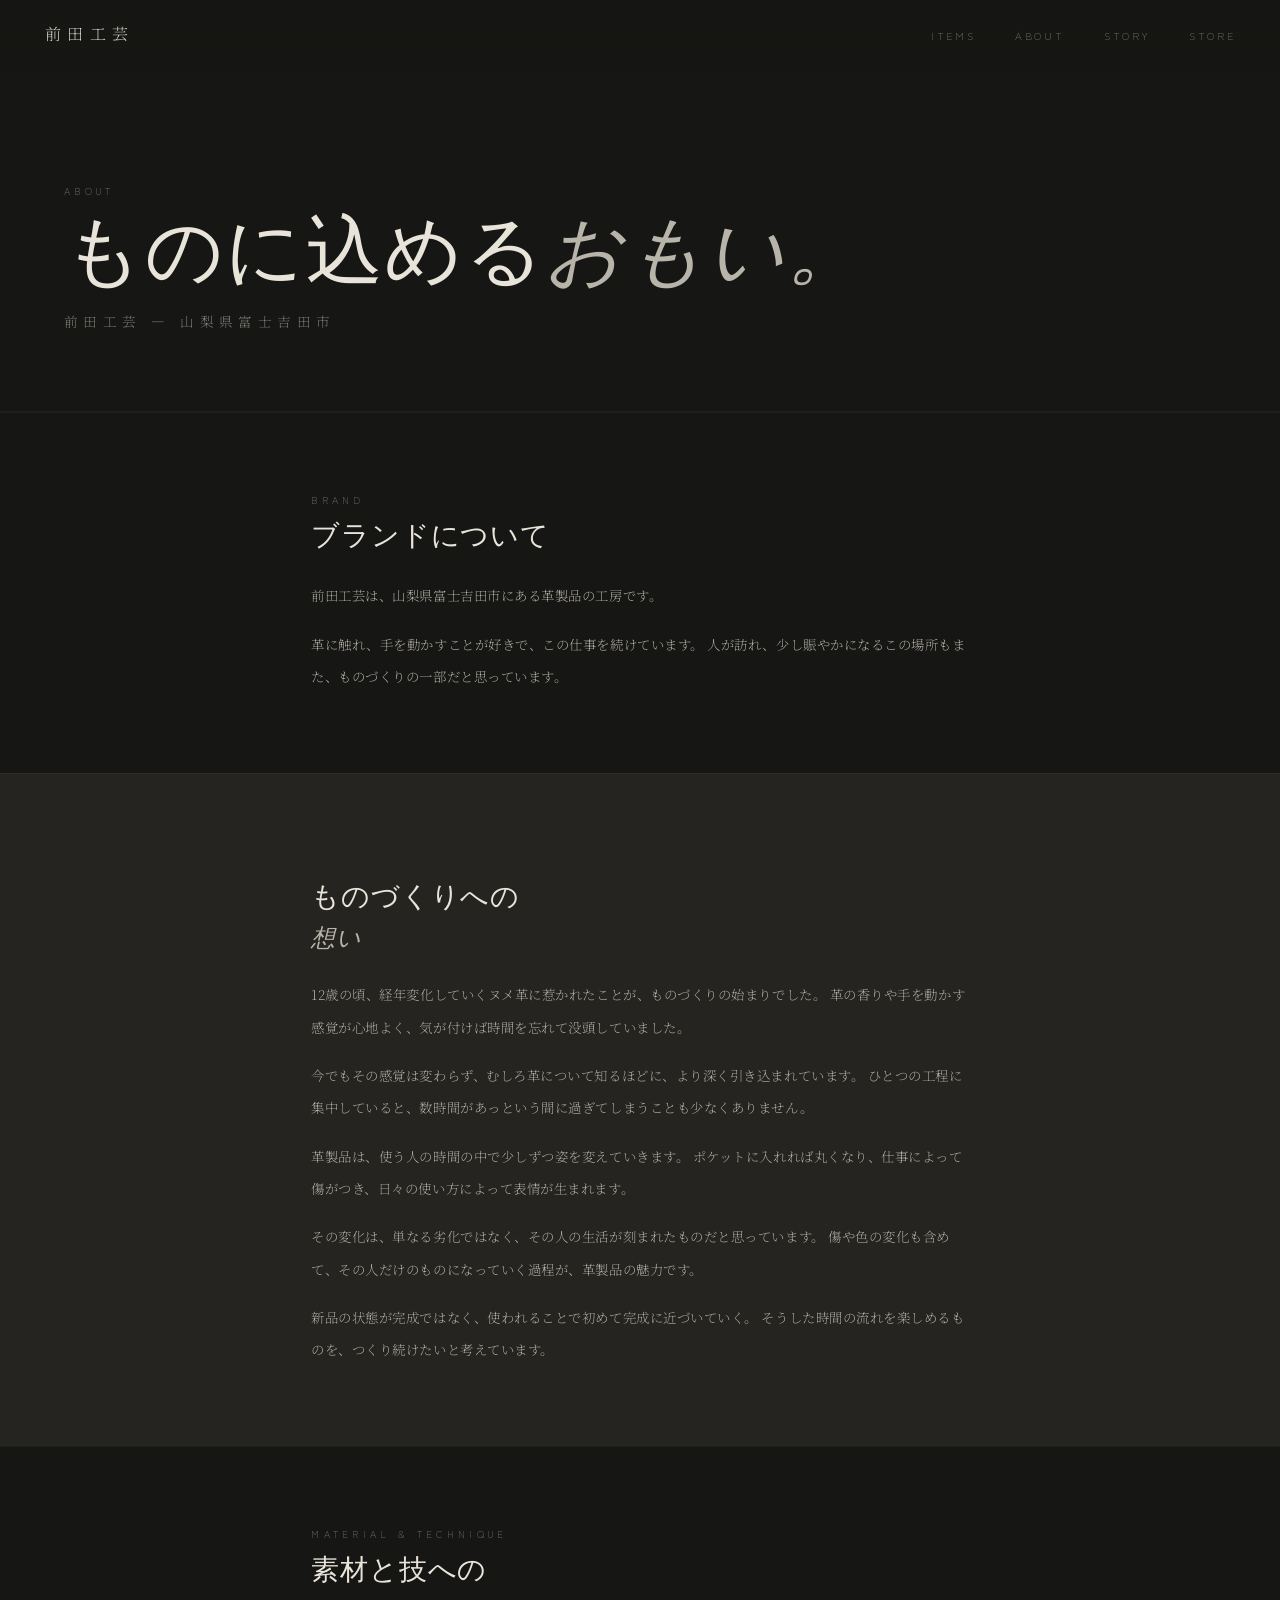
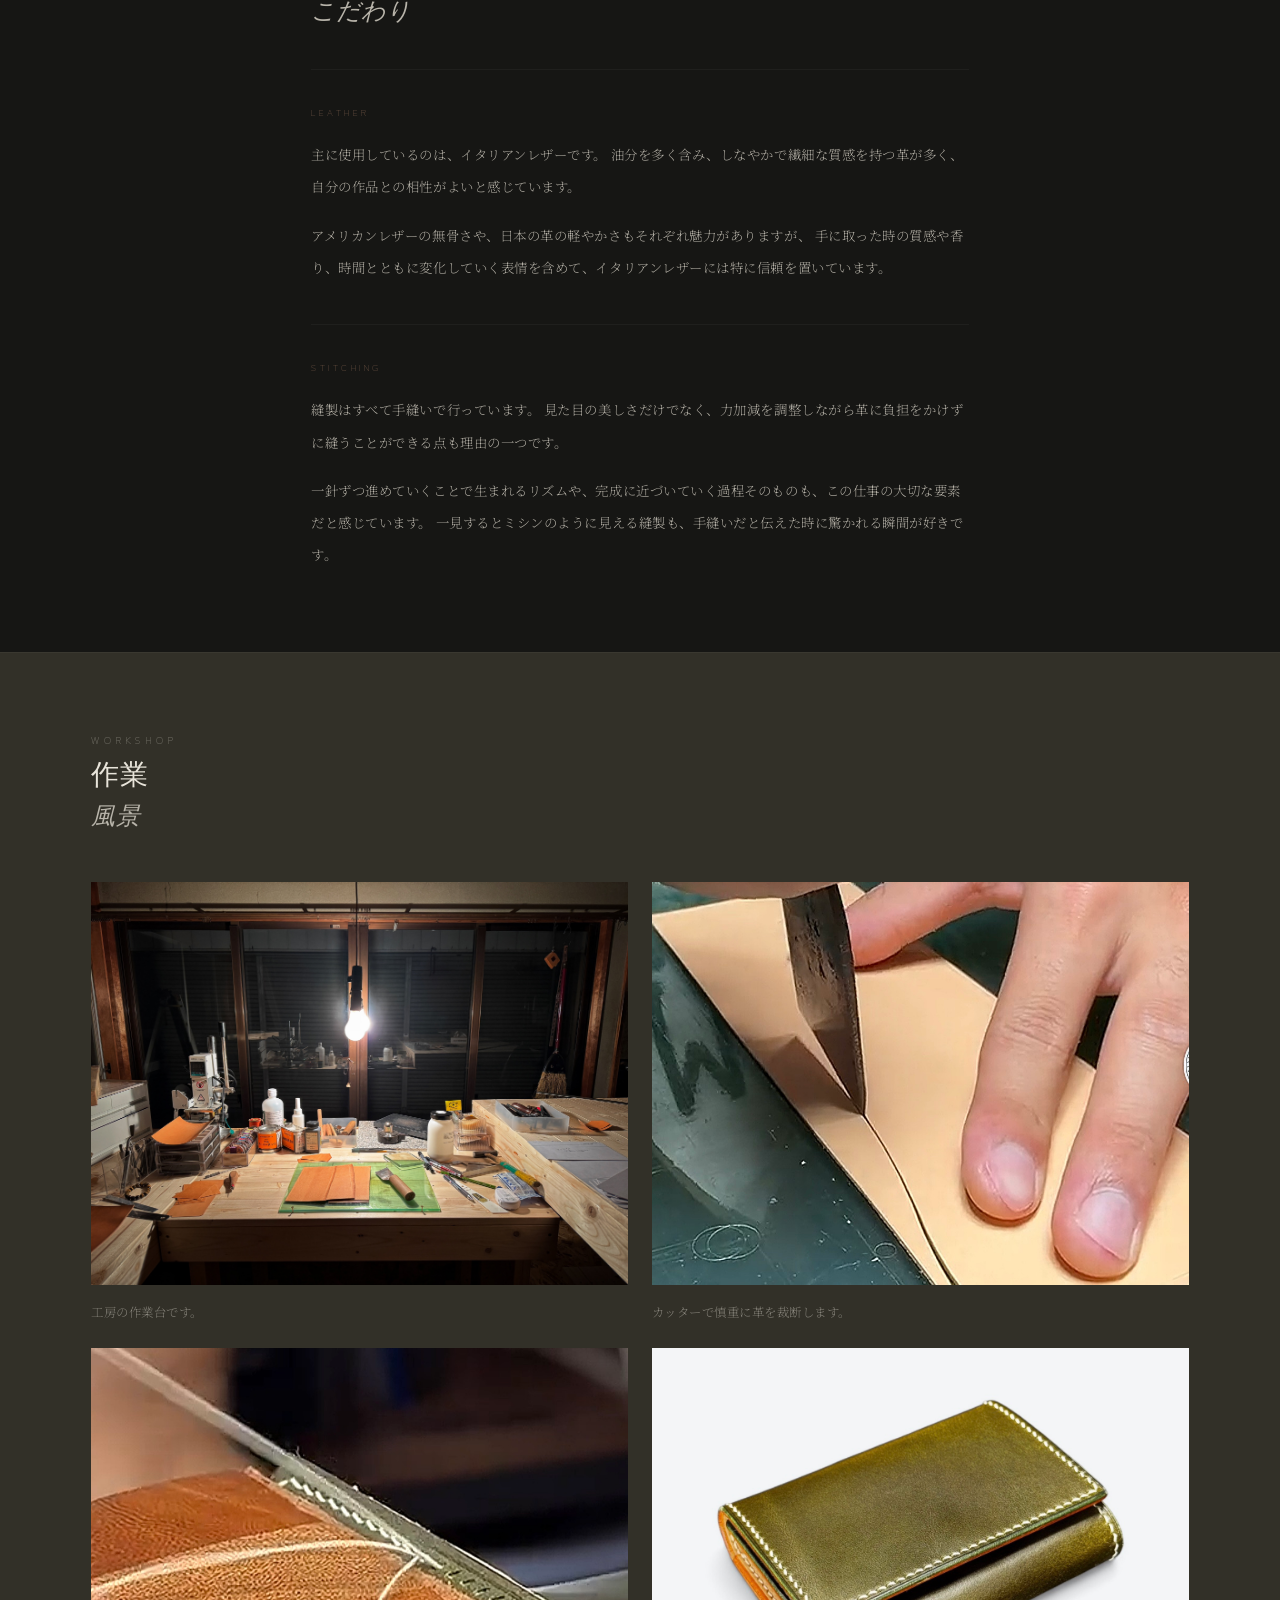
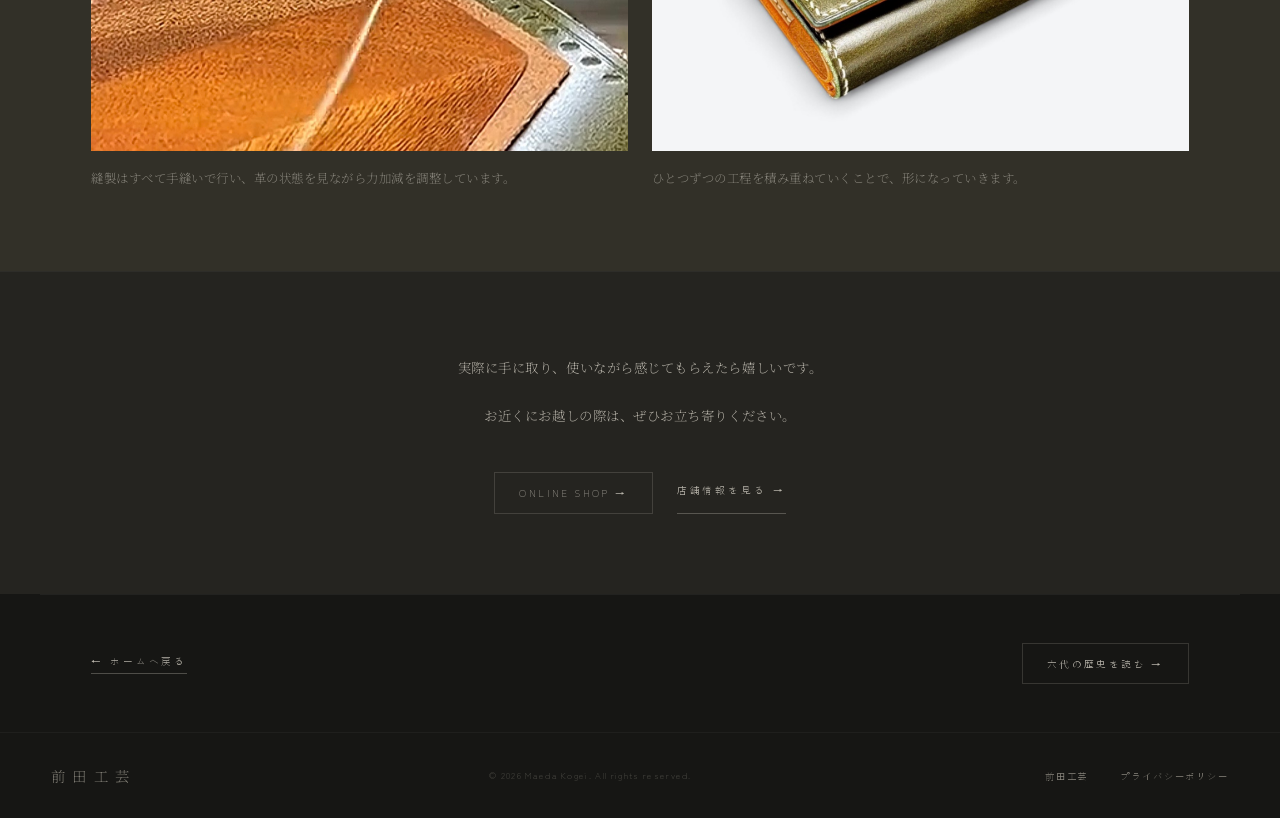
==== commit 77563aa5: "デザイン改善: ヒーロー背景写真・noteカード・可読性・BASE遷移注記 - ヒーローに工房写真(圧縮版 hero-bg.jpg 214KB)を暗いオーバーレイ付きで敷く - Journalセクショ" ====
--- a/about.html
+++ b/about.html
@@ -38,7 +38,7 @@
       gtag("js", new Date());
       gtag("config", "G-6QFMMXG3V5");
     </script>
-    <link rel="stylesheet" href="style.css" />
+    <link rel="stylesheet" href="style.css?v=20260708-2" />
   </head>
   <body>
     <nav>
@@ -265,7 +265,7 @@
       </div>
     </footer>
 
-    <script src="analytics.js"></script>
+    <script src="analytics.js?v=20260708"></script>
     <script>
       const io = new IntersectionObserver(
         (entries) => {
--- a/style.css
+++ b/style.css
@@ -102,7 +102,13 @@
       rgba(110, 107, 98, 0.07) 0%,
       transparent 45%
     ),
-    linear-gradient(170deg, #1a1916 0%, #161614 60%, #111110 100%);
+    linear-gradient(
+      170deg,
+      rgba(26, 25, 22, 0.88) 0%,
+      rgba(22, 22, 20, 0.85) 60%,
+      rgba(17, 17, 16, 0.93) 100%
+    ),
+    url("img/hero-bg.jpg") center / cover no-repeat;
 }
 .hero-bg::before {
   content: "";
@@ -321,7 +327,7 @@
 .brand-panel-desc {
   font-size: 0.82rem;
   line-height: 2;
-  color: var(--hai);
+  color: var(--nuno);
   font-weight: 200;
   margin-bottom: 2rem;
   max-width: 380px;
@@ -411,7 +417,7 @@
 .story-card-text {
   font-size: 0.78rem;
   line-height: 2;
-  color: var(--hai);
+  color: var(--nuno);
   font-weight: 200;
   margin-bottom: 1.4rem;
 }
@@ -833,6 +839,28 @@
   .story-cards {
     grid-template-columns: 1fr;
   }
+  .journal-cards {
+    grid-template-columns: 1fr;
+  }
+  /* 可読性: 本文をわずかに拡大 */
+  .story-card-text,
+  .brand-panel-desc,
+  .journal-text {
+    font-size: 0.85rem;
+  }
+  .story-section-body {
+    font-size: 0.88rem;
+  }
+  /* タップ領域: 見た目を変えずにリンクの当たり判定を上方向へ拡大 */
+  .hero-cta:not(.hero-cta--primary),
+  .section-all-link,
+  .history-full-link {
+    padding-top: 0.8rem;
+    margin-top: -0.8rem;
+  }
+  .shop-note {
+    text-align: left;
+  }
   .items-grid .brand-spacer {
     display: none;
   }
@@ -914,6 +942,75 @@
   line-height: 2.2;
   color: var(--nuno);
   font-weight: 200;
+}
+.journal-cards {
+  display: grid;
+  grid-template-columns: 1fr 1fr;
+  gap: 1px;
+  background: rgba(255, 255, 255, 0.05);
+  border: 1px solid rgba(255, 255, 255, 0.05);
+  margin-top: 2.5rem;
+}
+.journal-card {
+  display: flex;
+  flex-direction: column;
+  background: var(--tetsu);
+  padding: 1.8rem 2rem 2rem;
+  text-decoration: none;
+  color: inherit;
+  transition: background 0.3s;
+}
+.journal-card:hover {
+  background: var(--koke);
+}
+.journal-card-label {
+  font-family: var(--gothic);
+  font-size: 0.55rem;
+  letter-spacing: 0.4em;
+  text-transform: uppercase;
+  color: var(--hai);
+  margin-bottom: 0.9rem;
+}
+.journal-card-title {
+  font-family: var(--serif);
+  font-size: 1.05rem;
+  font-weight: 300;
+  line-height: 1.8;
+  letter-spacing: 0.04em;
+  margin-bottom: 1.4rem;
+  flex: 1;
+}
+.journal-card-link {
+  align-self: flex-start;
+  display: inline-flex;
+  align-items: center;
+  gap: 0.5rem;
+  font-family: var(--gothic);
+  font-size: 0.6rem;
+  letter-spacing: 0.3em;
+  text-transform: uppercase;
+  color: var(--nuno);
+  border-bottom: 1px solid rgba(184, 180, 170, 0.35);
+  padding-bottom: 0.3rem;
+  transition:
+    color 0.3s,
+    gap 0.3s,
+    border-color 0.3s;
+}
+.journal-card:hover .journal-card-link {
+  color: var(--washi);
+  gap: 1rem;
+  border-color: var(--washi);
+}
+
+/* External-shop notice */
+.shop-note {
+  font-family: var(--gothic);
+  font-size: 0.6rem;
+  letter-spacing: 0.15em;
+  color: var(--hai);
+  text-align: right;
+  margin-top: 0.9rem;
 }
 
 /* Page hero */
@@ -1034,7 +1131,7 @@
 .story-section-body {
   font-size: 0.84rem;
   line-height: 2.4;
-  color: var(--hai);
+  color: var(--nuno);
   font-weight: 200;
   letter-spacing: 0.04em;
 }
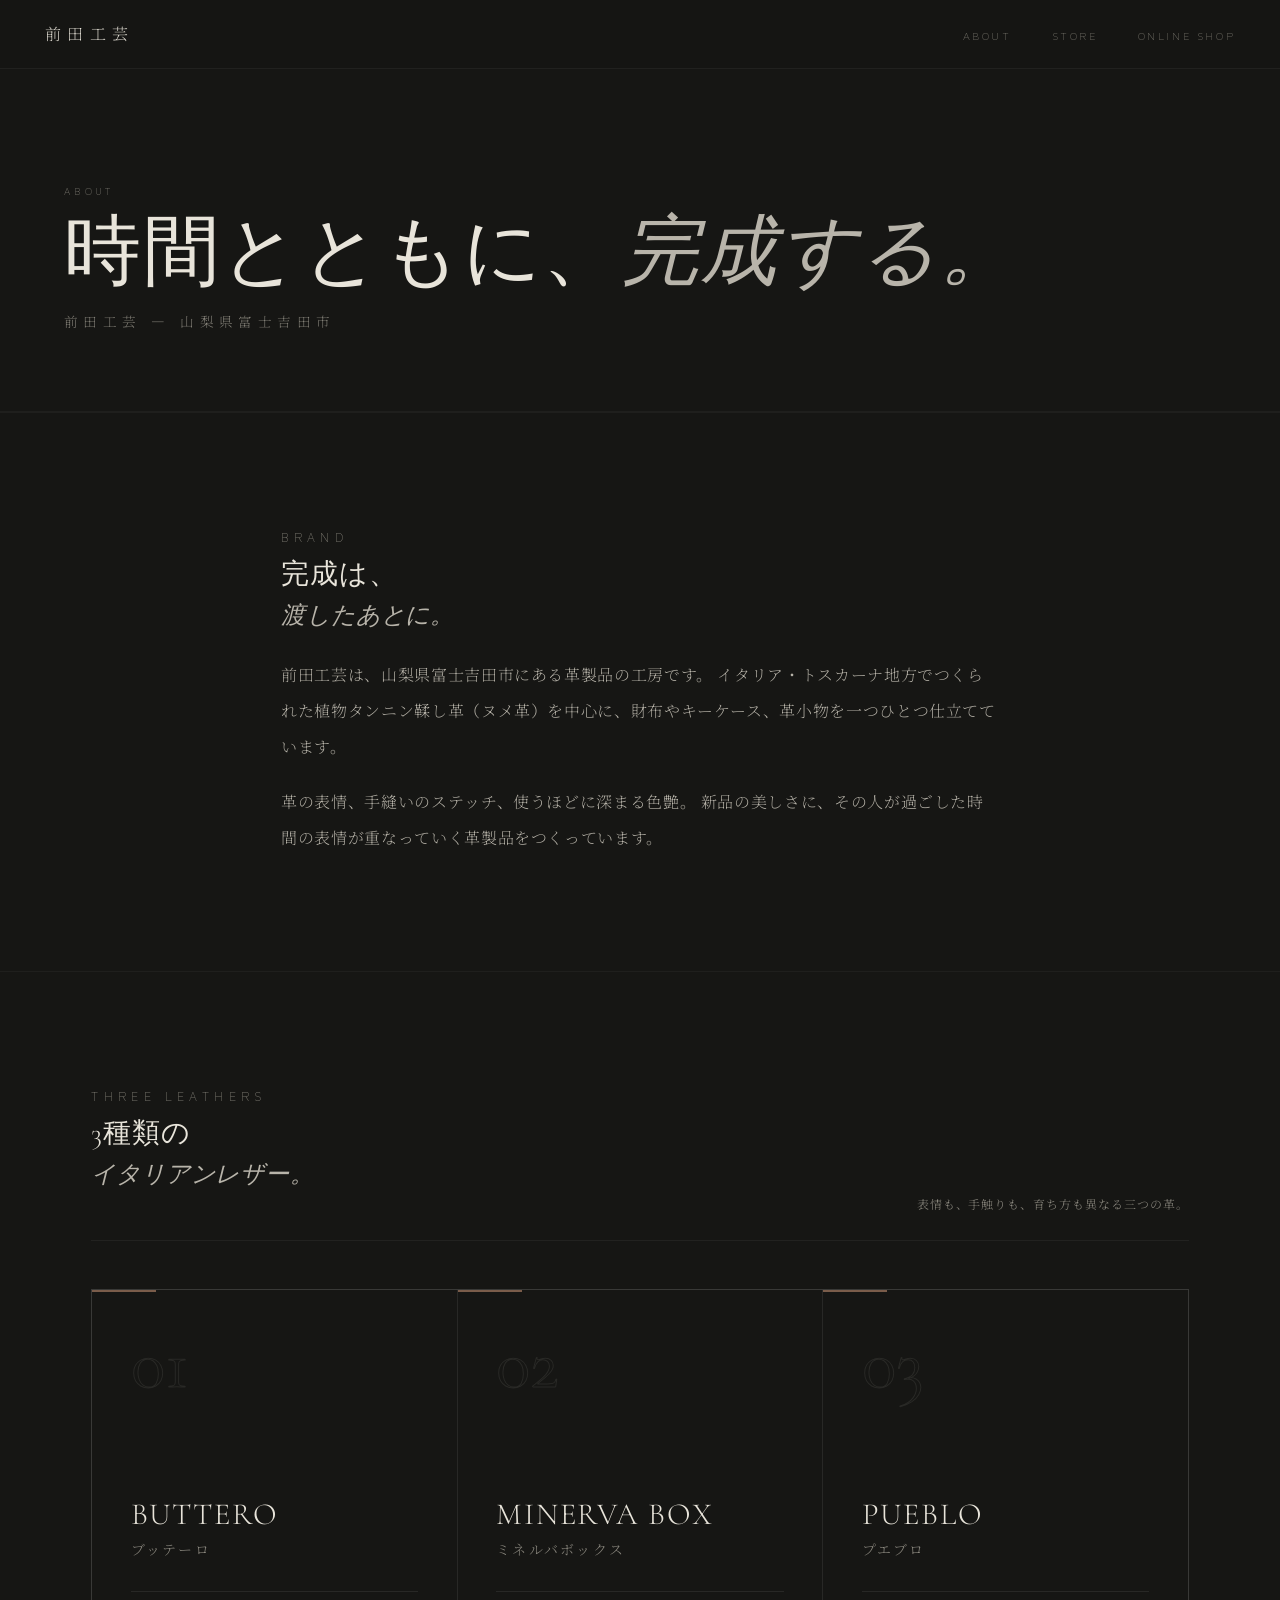
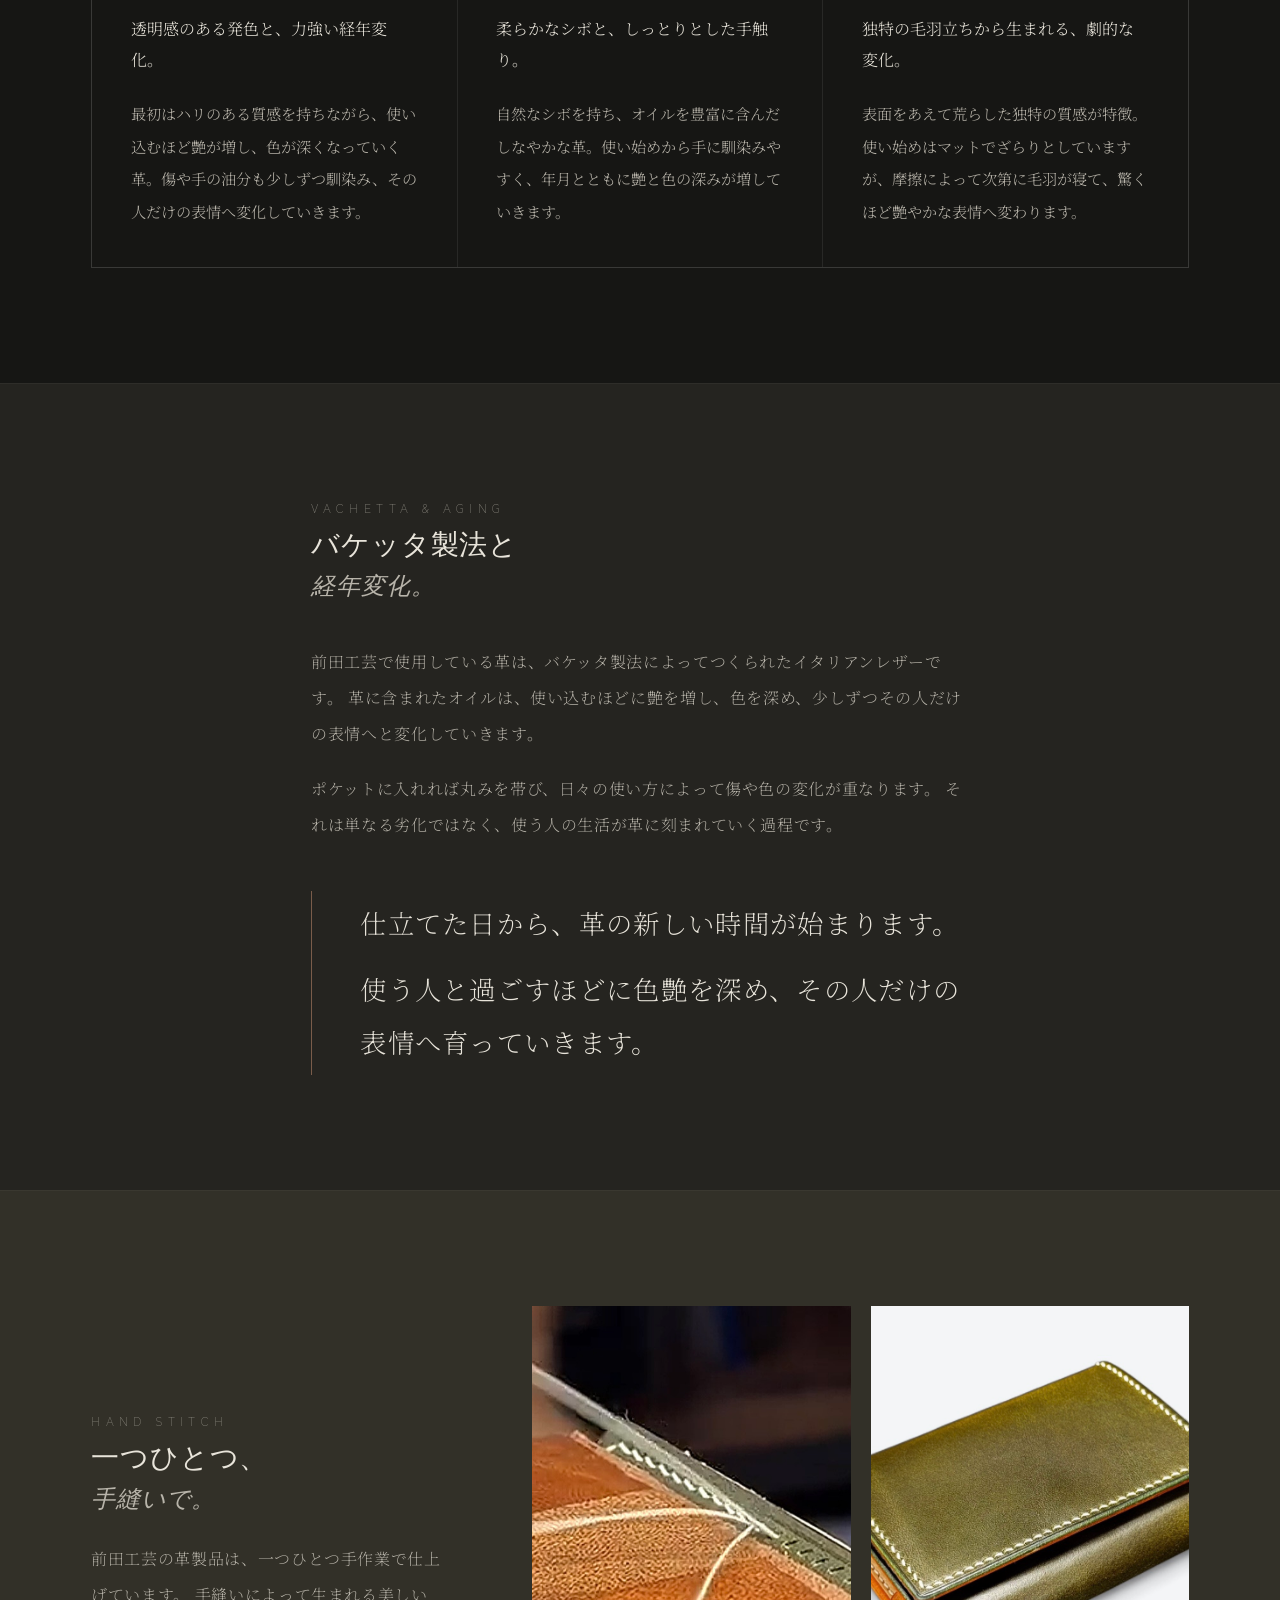
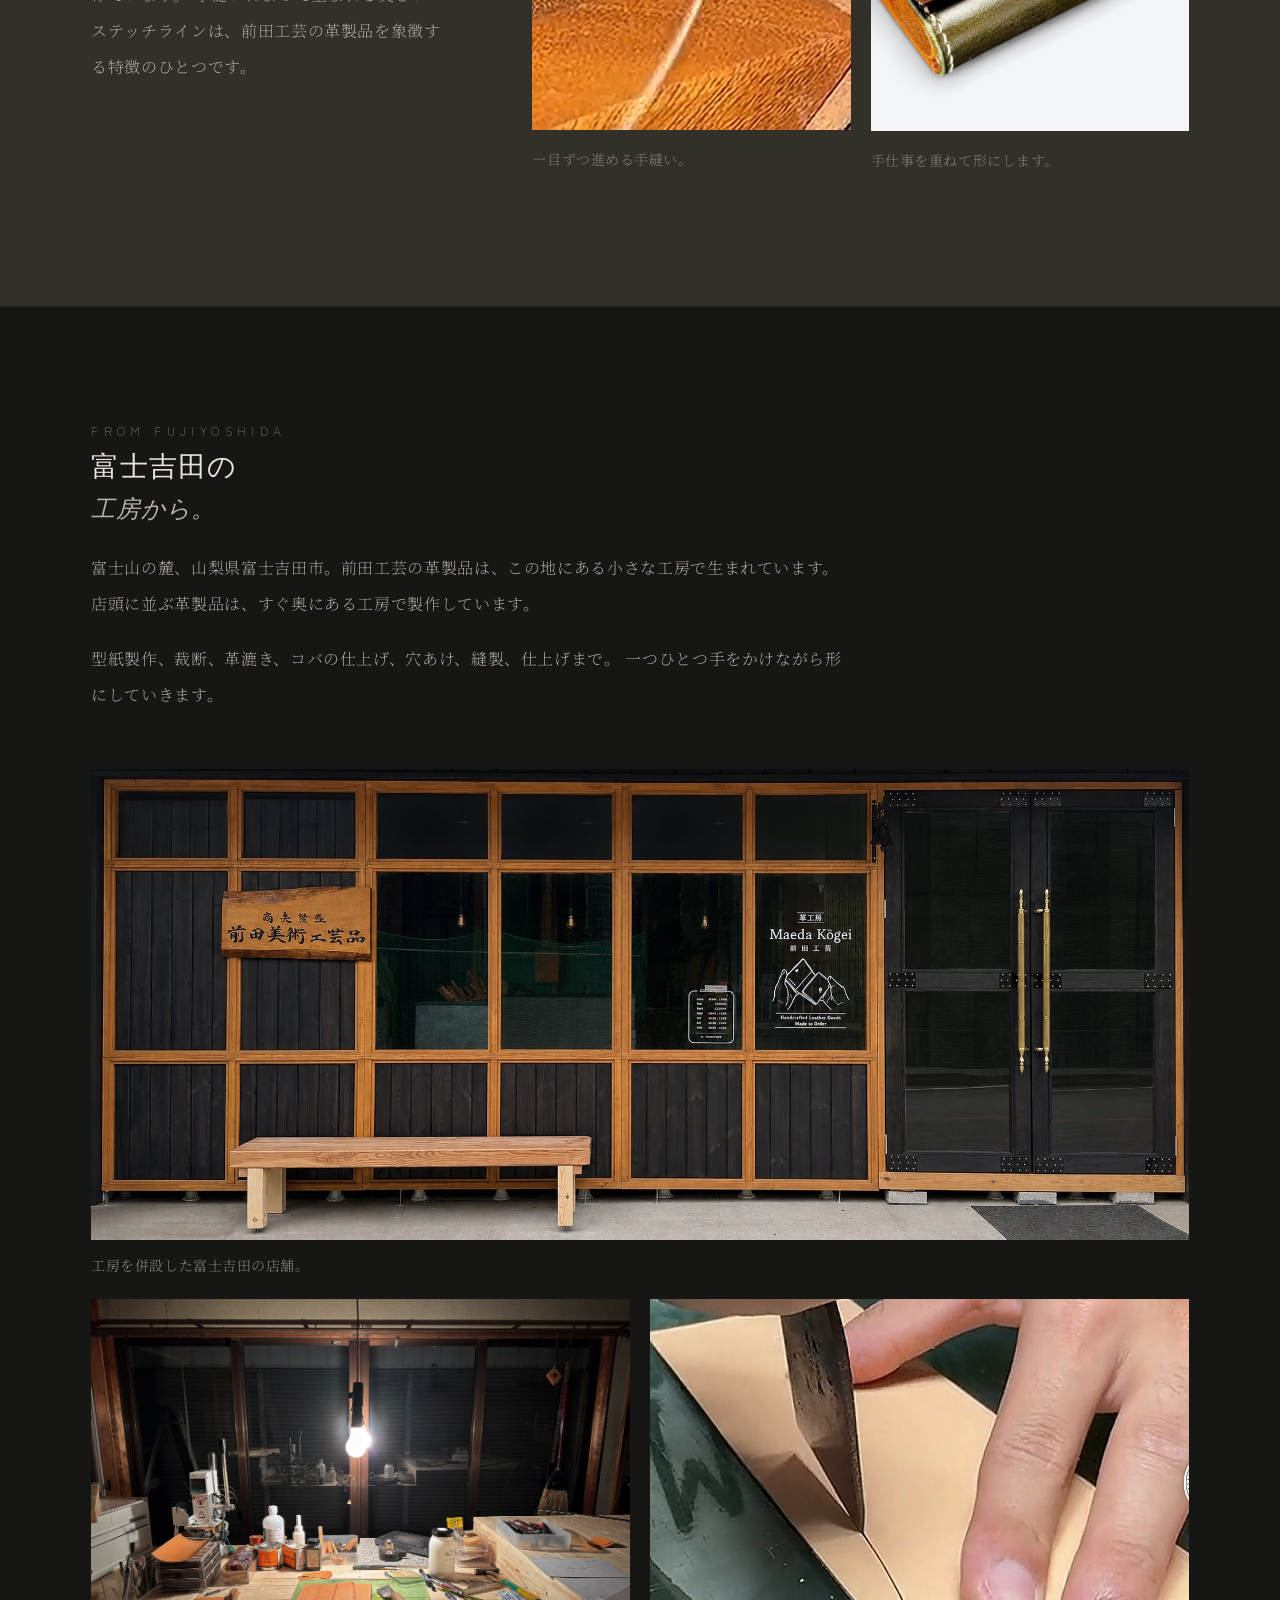
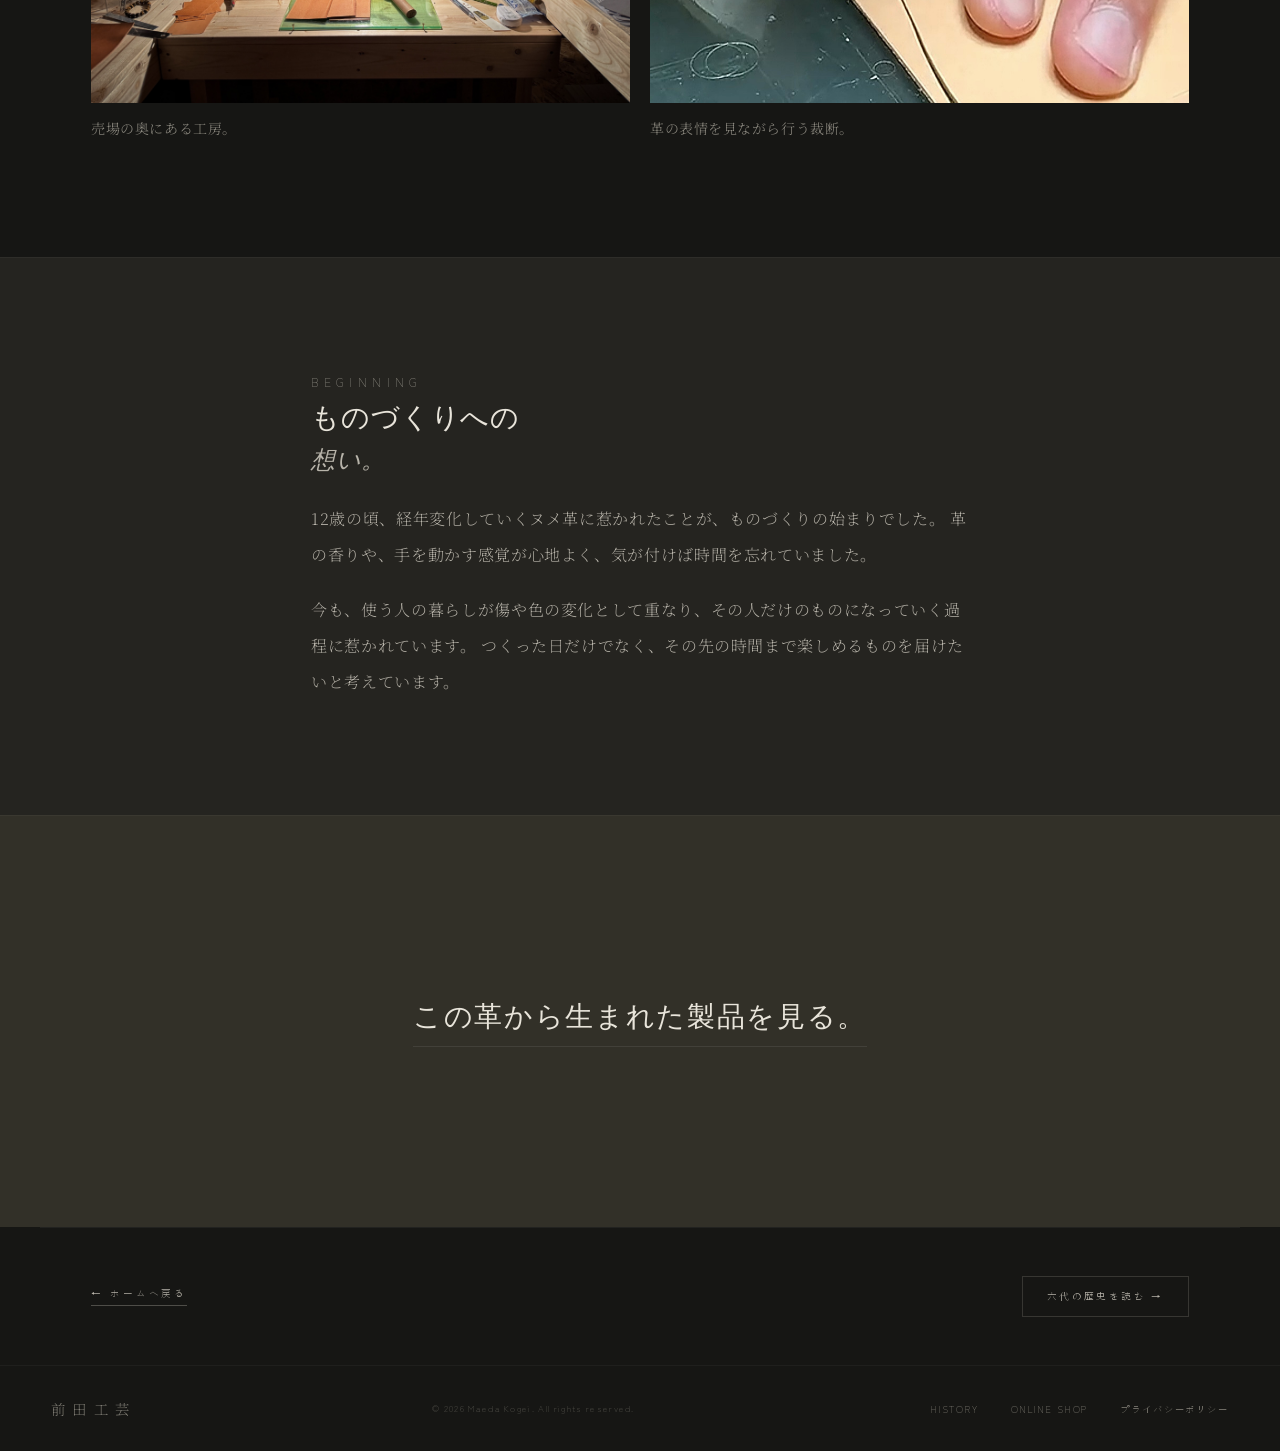
==== commit ae86202b: "サイト改装とAboutページを更新" ====
--- a/about.html
+++ b/about.html
@@ -3,17 +3,17 @@
   <head>
     <meta charset="UTF-8" />
     <meta name="viewport" content="width=device-width, initial-scale=1.0" />
-    <title>前田工芸 | About</title>
+    <title>時間とともに、完成する。 | 前田工芸</title>
     <meta
       name="description"
-      content="前田工芸のものづくりへの想い。12歳で革に出会い、手縫いにこだわり続ける理由。イタリアンレザーの素材選びと、山梨県富士吉田市の工房の日々をご紹介します。"
+      content="イタリア・トスカーナの植物タンニン鞣し革を使い、富士吉田の工房で一つひとつ手縫いする前田工芸。3種類の革、経年変化、手仕事をご紹介します。"
     />
     <meta property="og:type" content="article" />
     <meta property="og:site_name" content="前田工芸 | Maeda Kogei" />
-    <meta property="og:title" content="ものに込めるおもい | 前田工芸" />
+    <meta property="og:title" content="時間とともに、完成する。 | 前田工芸" />
     <meta
       property="og:description"
-      content="12歳で革に出会い、手縫いにこだわり続ける理由。素材と技、工房の日々。"
+      content="3種類のイタリアンレザーと手縫いの仕事。富士吉田の工房から、使う時間とともに育つ革製品を届けます。"
     />
     <meta property="og:url" content="https://maedakogei.com/about.html" />
     <meta property="og:image" content="https://maedakogei.com/img/workshop-03.jpg" />
@@ -38,16 +38,23 @@
       gtag("js", new Date());
       gtag("config", "G-6QFMMXG3V5");
     </script>
-    <link rel="stylesheet" href="style.css?v=20260708-2" />
+    <link rel="stylesheet" href="style.css?v=20260904-4" />
   </head>
   <body>
     <nav>
       <a href="index.html" class="nav-logo">前田工芸</a>
       <ul class="nav-links">
-        <li><a href="index.html#pickup">Items</a></li>
         <li><a href="about.html" data-loc="nav">About</a></li>
-        <li><a href="history.html" data-loc="nav">Story</a></li>
         <li><a href="store.html">Store</a></li>
+        <li>
+          <a
+            href="https://toraleather.handcrafted.jp/"
+            target="_blank"
+            rel="noopener noreferrer"
+            data-loc="nav"
+            >Online Shop</a
+          >
+        </li>
       </ul>
       <button
         class="nav-hamburger"
@@ -58,186 +65,273 @@
       </button>
     </nav>
     <div class="nav-overlay">
-      <a href="index.html#pickup">Items</a>
       <a href="about.html" data-loc="nav-overlay">About</a>
-      <a href="history.html" data-loc="nav-overlay">Story</a>
       <a href="store.html">Store</a>
+      <a
+        href="https://toraleather.handcrafted.jp/"
+        target="_blank"
+        rel="noopener noreferrer"
+        data-loc="nav-overlay"
+        >Online Shop</a
+      >
     </div>
 
     <header class="story-hero">
       <p class="section-label">About</p>
-      <h1 class="story-hero-title">ものに込める<em>おもい。</em></h1>
+      <h1 class="story-hero-title">時間とともに、<em>完成する。</em></h1>
       <p class="story-hero-sub">前田工芸 — 山梨県富士吉田市</p>
     </header>
 
     <main>
       <!-- 01: ブランドについて -->
-      <section class="about-prose-section">
+      <section class="about-prose-section about-intro-section">
         <div class="about-prose-inner">
           <p class="section-label reveal">Brand</p>
-          <h2 class="story-section-title reveal d1">ブランドについて</h2>
+          <h2 class="story-section-title reveal d1">
+            完成は、<em>渡したあとに。</em>
+          </h2>
           <div class="story-section-body reveal d2">
-            <p>前田工芸は、山梨県富士吉田市にある革製品の工房です。</p>
             <p>
-              革に触れ、手を動かすことが好きで、この仕事を続けています。
-              人が訪れ、少し賑やかになるこの場所もまた、ものづくりの一部だと思っています。
-            </p>
-          </div>
-        </div>
-      </section>
-
-      <!-- 02: ものづくりへの想い -->
+              前田工芸は、山梨県富士吉田市にある革製品の工房です。
+              イタリア・トスカーナ地方でつくられた植物タンニン鞣し革（ヌメ革）を中心に、財布やキーケース、革小物を一つひとつ仕立てています。
+            </p>
+            <p>
+              革の表情、手縫いのステッチ、使うほどに深まる色艶。
+              新品の美しさに、その人が過ごした時間の表情が重なっていく革製品をつくっています。
+            </p>
+          </div>
+        </div>
+      </section>
+
+      <!-- 02: 3種類のイタリアンレザー -->
+      <section class="about-leather-section">
+        <div class="section-inner">
+          <div class="section-header">
+            <div>
+              <p class="section-label reveal">Three Leathers</p>
+              <h2 class="story-section-title reveal d1">
+                3種類の<em>イタリアンレザー。</em>
+              </h2>
+            </div>
+            <p class="section-lead reveal d2">
+              表情も、手触りも、育ち方も異なる三つの革。
+            </p>
+          </div>
+
+          <div class="about-leather-grid">
+            <article class="about-leather-card reveal">
+              <p class="about-leather-number">01</p>
+              <p class="about-leather-name" lang="en">BUTTERO</p>
+              <h3 class="about-leather-jp">ブッテーロ</h3>
+              <p class="about-leather-lead">
+                透明感のある発色と、力強い経年変化。
+              </p>
+              <p class="about-leather-description">
+                最初はハリのある質感を持ちながら、使い込むほど艶が増し、色が深くなっていく革。傷や手の油分も少しずつ馴染み、その人だけの表情へ変化していきます。
+              </p>
+            </article>
+
+            <article class="about-leather-card reveal d1">
+              <p class="about-leather-number">02</p>
+              <p class="about-leather-name" lang="en">MINERVA BOX</p>
+              <h3 class="about-leather-jp">ミネルバボックス</h3>
+              <p class="about-leather-lead">
+                柔らかなシボと、しっとりとした手触り。
+              </p>
+              <p class="about-leather-description">
+                自然なシボを持ち、オイルを豊富に含んだしなやかな革。使い始めから手に馴染みやすく、年月とともに艶と色の深みが増していきます。
+              </p>
+            </article>
+
+            <article class="about-leather-card reveal d2">
+              <p class="about-leather-number">03</p>
+              <p class="about-leather-name" lang="en">PUEBLO</p>
+              <h3 class="about-leather-jp">プエブロ</h3>
+              <p class="about-leather-lead">
+                独特の毛羽立ちから生まれる、劇的な変化。
+              </p>
+              <p class="about-leather-description">
+                表面をあえて荒らした独特の質感が特徴。使い始めはマットでざらりとしていますが、摩擦によって次第に毛羽が寝て、驚くほど艶やかな表情へ変わります。
+              </p>
+            </article>
+          </div>
+        </div>
+      </section>
+
+      <!-- 03: バケッタ製法と経年変化 -->
       <section class="about-prose-section about-prose-section--alt">
         <div class="about-prose-inner">
-          <p class="section-label reveal">Craft</p>
+          <p class="section-label reveal">Vachetta &amp; Aging</p>
           <h2 class="story-section-title reveal d1">
-            ものづくりへの<em>想い</em>
+            バケッタ製法と<em>経年変化。</em>
+          </h2>
+          <div class="about-aging-block">
+            <div class="story-section-body reveal d2">
+              <p>
+                前田工芸で使用している革は、バケッタ製法によってつくられたイタリアンレザーです。
+                革に含まれたオイルは、使い込むほどに艶を増し、色を深め、少しずつその人だけの表情へと変化していきます。
+              </p>
+              <p>
+                ポケットに入れれば丸みを帯び、日々の使い方によって傷や色の変化が重なります。
+                それは単なる劣化ではなく、使う人の生活が革に刻まれていく過程です。
+              </p>
+            </div>
+            <div class="about-aging-statement reveal d2">
+              <p>仕立てた日から、革の新しい時間が始まります。</p>
+              <p>使う人と過ごすほどに色艶を深め、その人だけの表情へ育っていきます。</p>
+            </div>
+          </div>
+        </div>
+      </section>
+
+      <!-- 04: 手縫い -->
+      <section class="about-craft-section about-hand-stitch-section">
+        <div class="section-inner">
+          <div class="about-feature-grid">
+            <div class="about-feature-copy">
+              <p class="section-label reveal">Hand Stitch</p>
+              <h2 class="story-section-title reveal d1">一つひとつ、<em>手縫いで。</em></h2>
+              <div class="story-section-body reveal d2">
+                <p>
+                  前田工芸の革製品は、一つひとつ手作業で仕上げています。
+                  手縫いによって生まれる美しいステッチラインは、前田工芸の革製品を象徴する特徴のひとつです。
+                </p>
+              </div>
+            </div>
+
+            <div class="about-stitch-gallery">
+              <figure class="about-craft-item reveal">
+                <div class="about-craft-img-wrap">
+                  <img
+                    class="about-craft-img"
+                    src="img/workshop-03.jpg"
+                    alt="革を手縫いする作業風景"
+                    width="885"
+                    height="664"
+                    loading="lazy"
+                  />
+                </div>
+                <figcaption class="about-craft-caption">
+                  一目ずつ進める手縫い。
+                </figcaption>
+              </figure>
+
+              <figure class="about-craft-item reveal d1">
+                <div class="about-craft-img-wrap">
+                  <img
+                    class="about-craft-img"
+                    src="img/workshop-04.jpg"
+                    alt="手作業で仕上げた革製品"
+                    width="1290"
+                    height="968"
+                    loading="lazy"
+                  />
+                </div>
+                <figcaption class="about-craft-caption">
+                  手仕事を重ねて形にします。
+                </figcaption>
+              </figure>
+            </div>
+          </div>
+        </div>
+      </section>
+
+      <!-- 05: 富士吉田の工房から -->
+      <section class="about-prose-section about-workshop-section">
+        <div class="section-inner">
+          <div class="about-workshop-copy">
+            <p class="section-label reveal">From Fujiyoshida</p>
+            <h2 class="story-section-title reveal d1">
+              富士吉田の<em>工房から。</em>
+            </h2>
+            <div class="story-section-body reveal d2">
+              <p>
+                富士山の麓、山梨県富士吉田市。前田工芸の革製品は、この地にある小さな工房で生まれています。
+                店頭に並ぶ革製品は、すぐ奥にある工房で製作しています。
+              </p>
+              <p>
+                型紙製作、裁断、革漉き、コバの仕上げ、穴あけ、縫製、仕上げまで。
+                一つひとつ手をかけながら形にしていきます。
+              </p>
+            </div>
+          </div>
+
+          <div class="about-workshop-gallery">
+            <figure class="about-workshop-photo about-workshop-photo--wide reveal">
+              <div class="about-workshop-image-wrap about-workshop-image-wrap--wide">
+                <img
+                  src="img/storefront.jpg"
+                  alt="富士吉田にある前田工芸の店舗外観"
+                  width="1921"
+                  height="819"
+                  loading="lazy"
+                />
+              </div>
+              <figcaption>工房を併設した富士吉田の店舗。</figcaption>
+            </figure>
+            <figure class="about-workshop-photo reveal">
+              <div class="about-workshop-image-wrap">
+                <img
+                  src="img/workshop-01.jpg"
+                  alt="前田工芸の工房にある作業台"
+                  width="2364"
+                  height="1774"
+                  loading="lazy"
+                />
+              </div>
+              <figcaption>売場の奥にある工房。</figcaption>
+            </figure>
+            <figure class="about-workshop-photo reveal d1">
+              <div class="about-workshop-image-wrap">
+                <img
+                  src="img/workshop-02.jpg"
+                  alt="工房で革を裁断する作業"
+                  width="1020"
+                  height="765"
+                  loading="lazy"
+                />
+              </div>
+              <figcaption>革の表情を見ながら行う裁断。</figcaption>
+            </figure>
+          </div>
+        </div>
+      </section>
+
+      <!-- 06: ものづくりへの想い -->
+      <section class="about-prose-section about-prose-section--alt">
+        <div class="about-prose-inner">
+          <p class="section-label reveal">Beginning</p>
+          <h2 class="story-section-title reveal d1">
+            ものづくりへの<em>想い。</em>
           </h2>
           <div class="story-section-body reveal d2">
             <p>
               12歳の頃、経年変化していくヌメ革に惹かれたことが、ものづくりの始まりでした。
-              革の香りや手を動かす感覚が心地よく、気が付けば時間を忘れて没頭していました。
+              革の香りや、手を動かす感覚が心地よく、気が付けば時間を忘れていました。
             </p>
             <p>
-              今でもその感覚は変わらず、むしろ革について知るほどに、より深く引き込まれています。
-              ひとつの工程に集中していると、数時間があっという間に過ぎてしまうことも少なくありません。
-            </p>
-            <p>
-              革製品は、使う人の時間の中で少しずつ姿を変えていきます。
-              ポケットに入れれば丸くなり、仕事によって傷がつき、日々の使い方によって表情が生まれます。
-            </p>
-            <p>
-              その変化は、単なる劣化ではなく、その人の生活が刻まれたものだと思っています。
-              傷や色の変化も含めて、その人だけのものになっていく過程が、革製品の魅力です。
-            </p>
-            <p>
-              新品の状態が完成ではなく、使われることで初めて完成に近づいていく。
-              そうした時間の流れを楽しめるものを、つくり続けたいと考えています。
-            </p>
-          </div>
-        </div>
-      </section>
-
-      <!-- 03: 素材と技へのこだわり -->
-      <section class="about-prose-section">
-        <div class="about-prose-inner">
-          <p class="section-label reveal">Material &amp; Technique</p>
-          <h2 class="story-section-title reveal d1">
-            素材と技への<em>こだわり</em>
-          </h2>
-
-          <div class="about-prose-subsection story-section-body reveal d1">
-            <p class="about-prose-sub-label">Leather</p>
-            <p>
-              主に使用しているのは、イタリアンレザーです。
-              油分を多く含み、しなやかで繊細な質感を持つ革が多く、自分の作品との相性がよいと感じています。
-            </p>
-            <p>
-              アメリカンレザーの無骨さや、日本の革の軽やかさもそれぞれ魅力がありますが、
-              手に取った時の質感や香り、時間とともに変化していく表情を含めて、イタリアンレザーには特に信頼を置いています。
-            </p>
-          </div>
-
-          <div class="about-prose-subsection story-section-body reveal d2">
-            <p class="about-prose-sub-label">Stitching</p>
-            <p>
-              縫製はすべて手縫いで行っています。
-              見た目の美しさだけでなく、力加減を調整しながら革に負担をかけずに縫うことができる点も理由の一つです。
-            </p>
-            <p>
-              一針ずつ進めていくことで生まれるリズムや、完成に近づいていく過程そのものも、この仕事の大切な要素だと感じています。
-              一見するとミシンのように見える縫製も、手縫いだと伝えた時に驚かれる瞬間が好きです。
-            </p>
-          </div>
-        </div>
-      </section>
-
-      <!-- 04: 作業風景 -->
-      <section class="about-craft-section">
-        <div class="section-inner">
-          <p class="section-label reveal">Workshop</p>
-          <h2 class="story-section-title reveal d1">作業<em>風景</em></h2>
-          <div class="about-craft-grid">
-            <figure class="about-craft-item reveal">
-              <div class="about-craft-img-wrap">
-                <img
-                  class="about-craft-img"
-                  loading="lazy"
-                  src="img/workshop-01.jpg"
-                  alt="作業台"
-                />
-              </div>
-              <figcaption class="about-craft-caption">
-                工房の作業台です。
-              </figcaption>
-            </figure>
-
-            <figure class="about-craft-item reveal d1">
-              <div class="about-craft-img-wrap">
-                <img
-                  class="about-craft-img"
-                  loading="lazy"
-                  src="img/workshop-02.jpg"
-                  alt="革の裁断"
-                />
-              </div>
-              <figcaption class="about-craft-caption">
-                カッターで慎重に革を裁断します。
-              </figcaption>
-            </figure>
-
-            <figure class="about-craft-item reveal">
-              <div class="about-craft-img-wrap">
-                <img
-                  class="about-craft-img"
-                  loading="lazy"
-                  src="img/workshop-03.jpg"
-                  alt="縫製"
-                />
-              </div>
-              <figcaption class="about-craft-caption">
-                縫製はすべて手縫いで行い、革の状態を見ながら力加減を調整しています。
-              </figcaption>
-            </figure>
-
-            <figure class="about-craft-item reveal d1">
-              <div class="about-craft-img-wrap">
-                <img
-                  class="about-craft-img"
-                  loading="lazy"
-                  src="img/workshop-04.jpg"
-                  alt="完成した革製品"
-                />
-              </div>
-              <figcaption class="about-craft-caption">
-                ひとつずつの工程を積み重ねていくことで、形になっていきます。
-              </figcaption>
-            </figure>
-          </div>
-        </div>
-      </section>
-
-      <!-- 05: 締め -->
+              今も、使う人の暮らしが傷や色の変化として重なり、その人だけのものになっていく過程に惹かれています。
+              つくった日だけでなく、その先の時間まで楽しめるものを届けたいと考えています。
+            </p>
+          </div>
+        </div>
+      </section>
+
+      <!-- 07: 商品への導線 -->
       <section
-        class="about-prose-section about-prose-section--alt about-prose-section--closing"
+        class="about-prose-section about-prose-section--closing about-cta-section"
         data-read-goal="about"
       >
-        <div class="about-prose-inner">
-          <div class="story-section-body reveal">
-            <p>実際に手に取り、使いながら感じてもらえたら嬉しいです。</p>
-            <p>お近くにお越しの際は、ぜひお立ち寄りください。</p>
-          </div>
-          <div class="about-closing-links reveal d1">
-            <a
-              href="https://toraleather.handcrafted.jp/"
-              class="story-shop-link"
-              target="_blank"
-              rel="noopener noreferrer"
-              data-loc="story-end"
-              >Online Shop →</a
-            >
-            <a href="store.html" class="history-full-link">店舗情報を見る →</a>
-          </div>
+        <div class="section-inner">
+          <a
+            href="https://toraleather.handcrafted.jp/"
+            class="about-product-cta reveal"
+            target="_blank"
+            rel="noopener noreferrer"
+            data-loc="story-end"
+          >
+            <h2>この革から生まれた製品を見る。</h2>
+          </a>
         </div>
       </section>
     </main>
@@ -253,13 +347,14 @@
       <div class="footer-logo">前田工芸</div>
       <p class="footer-copy">© 2026 Maeda Kogei. All rights reserved.</p>
       <div class="footer-links">
+        <a href="history.html">History</a>
         <!-- <a href="#">Instagram</a> -->
         <a
           href="https://toraleather.handcrafted.jp/"
           target="_blank"
           rel="noopener noreferrer"
           data-loc="footer"
-          >前田工芸</a
+          >Online Shop</a
         >
         <a href="privacy.html">プライバシーポリシー</a>
       </div>
--- a/style.css
+++ b/style.css
@@ -265,7 +265,7 @@
   }
 }
 
-#brands {
+#about-intro {
   background: var(--tetsu);
   border-top: 1px solid rgba(255, 255, 255, 0.04);
 }
@@ -362,20 +362,22 @@
 .story-cards {
   display: grid;
   grid-template-columns: 1fr 1fr;
-  gap: 1px;
-  background: rgba(255, 255, 255, 0.04);
-  border: 1px solid rgba(255, 255, 255, 0.04);
+  gap: 10px;
 }
 .story-card {
   display: block;
   background: var(--sumi);
+  border: 1px solid rgba(255, 255, 255, 0.06);
   text-decoration: none;
   color: inherit;
   overflow: hidden;
-  transition: background 0.3s;
+  transition:
+    background 0.3s,
+    border-color 0.3s;
 }
 .story-card:hover {
   background: var(--tetsu);
+  border-color: rgba(255, 255, 255, 0.12);
 }
 .story-card-img-wrap {
   aspect-ratio: 16 / 9;
@@ -1392,3 +1394,489 @@
     aspect-ratio: 4 / 3;
   }
 }
+
+/* ============================================================
+   2026 Renovation — home hero, navigation, and story
+   ============================================================ */
+
+nav {
+  background: rgba(22, 22, 20, 0.94);
+  border-bottom: 1px solid rgba(255, 255, 255, 0.05);
+  backdrop-filter: blur(10px);
+  transition:
+    background 0.45s ease,
+    border-color 0.45s ease,
+    backdrop-filter 0.45s ease;
+}
+nav.nav--hero {
+  background: linear-gradient(
+    to bottom,
+    rgba(12, 12, 11, 0.72),
+    rgba(12, 12, 11, 0.18),
+    transparent
+  );
+  border-bottom-color: transparent;
+  backdrop-filter: blur(2px);
+}
+nav.nav--hero .nav-logo,
+nav.nav--hero .nav-links a {
+  color: rgba(255, 255, 255, 0.96);
+}
+nav.nav--hero .nav-links a:hover {
+  color: #ffffff;
+}
+nav.nav--hero .nav-hamburger span {
+  background: #ffffff;
+}
+
+#hero {
+  isolation: isolate;
+  background: var(--sumi);
+}
+.hero-slides,
+.hero-slide {
+  position: absolute;
+  inset: 0;
+}
+.hero-slides {
+  z-index: 0;
+}
+.hero-slide {
+  opacity: 0;
+  overflow: hidden;
+  will-change: opacity;
+}
+.hero-slide img {
+  width: 100%;
+  height: 100%;
+  display: block;
+  object-fit: cover;
+}
+.hero-slide--storefront {
+  opacity: 1;
+  animation: heroStorefront 14s ease-in-out infinite;
+}
+.hero-slide--storefront img {
+  object-position: center center;
+}
+.hero-slide--sewing {
+  animation: heroSewing 14s ease-in-out infinite;
+}
+.hero-slide--sewing img {
+  object-position: center center;
+}
+.hero-bg {
+  z-index: 1;
+  background:
+    linear-gradient(
+      90deg,
+      rgba(10, 10, 9, 0.76) 0%,
+      rgba(10, 10, 9, 0.52) 34%,
+      rgba(10, 10, 9, 0.2) 68%,
+      rgba(10, 10, 9, 0.38) 100%
+    ),
+    linear-gradient(
+      to top,
+      rgba(10, 10, 9, 0.5) 0%,
+      transparent 42%,
+      rgba(10, 10, 9, 0.16) 100%
+    );
+  pointer-events: none;
+}
+.hero-kanji {
+  z-index: 2;
+}
+@keyframes heroStorefront {
+  0%,
+  42% {
+    opacity: 1;
+  }
+  50%,
+  92% {
+    opacity: 0;
+  }
+  100% {
+    opacity: 1;
+  }
+}
+@keyframes heroSewing {
+  0%,
+  42% {
+    opacity: 0;
+  }
+  50%,
+  92% {
+    opacity: 1;
+  }
+  100% {
+    opacity: 0;
+  }
+}
+
+#about-intro {
+  background: var(--tetsu);
+  border-top: 1px solid rgba(255, 255, 255, 0.04);
+}
+.section-lead {
+  max-width: 360px;
+  color: var(--hai);
+  font-size: 0.75rem;
+  line-height: 1.9;
+  letter-spacing: 0.08em;
+  text-align: right;
+}
+.story-card {
+  display: flex;
+  flex-direction: column;
+}
+.story-card-body {
+  display: flex;
+  flex: 1;
+  flex-direction: column;
+}
+.story-card-text {
+  flex: 1;
+}
+.story-card-link {
+  margin-top: auto;
+}
+.store-description {
+  max-width: 245px;
+  margin-top: 0.8rem;
+  color: var(--hai);
+  font-size: 0.7rem;
+  line-height: 1.9;
+  letter-spacing: 0.04em;
+}
+
+@media (max-width: 768px) {
+  nav {
+    padding: 1.15rem 1.25rem;
+  }
+  #hero {
+    height: 100svh;
+    min-height: 620px;
+  }
+  .hero-content {
+    padding: 0 1.5rem;
+  }
+  .hero-eyebrow {
+    max-width: 80vw;
+    font-size: 0.52rem;
+    line-height: 1.8;
+    letter-spacing: 0.24em;
+  }
+  .hero-subtitle-jp {
+    margin-bottom: 1.8rem;
+    letter-spacing: 0.36em;
+  }
+  .hero-tagline {
+    max-width: 19rem;
+    margin-bottom: 0;
+    font-size: 0.78rem;
+    line-height: 2;
+  }
+  .hero-slide--storefront img {
+    object-position: center center;
+  }
+  .hero-slide--sewing img {
+    object-position: center center;
+  }
+  #story .section-header {
+    align-items: flex-start;
+    gap: 1rem;
+  }
+  .section-lead {
+    text-align: left;
+  }
+  .store-description {
+    max-width: 20rem;
+  }
+}
+
+/* ============================================================
+   About Page — material, hand stitch, and workshop
+   ============================================================ */
+
+.about-prose-section {
+  padding: clamp(5rem, 9vw, 8rem) 0;
+}
+.about-prose-section .story-section-body,
+.about-craft-section .story-section-body {
+  font-size: 1rem;
+  line-height: 2.25;
+}
+.about-prose-section .section-label,
+.about-craft-section .section-label,
+.about-leather-section .section-label {
+  font-size: 0.75rem;
+}
+.about-intro-section .about-prose-inner {
+  max-width: 820px;
+}
+
+.about-leather-section {
+  padding: clamp(5rem, 9vw, 8rem) 0;
+  background: var(--sumi);
+  border-top: 1px solid rgba(255, 255, 255, 0.04);
+}
+.about-leather-grid {
+  display: grid;
+  grid-template-columns: repeat(3, minmax(0, 1fr));
+  gap: 1px;
+  background: rgba(255, 255, 255, 0.08);
+  border: 1px solid rgba(255, 255, 255, 0.08);
+}
+.about-leather-card {
+  position: relative;
+  display: flex;
+  min-height: 31rem;
+  flex-direction: column;
+  padding: clamp(2rem, 3vw, 3rem);
+  overflow: hidden;
+  background: var(--sumi);
+}
+.about-leather-card::before {
+  content: "";
+  position: absolute;
+  top: 0;
+  left: 0;
+  width: 4rem;
+  height: 2px;
+  background: var(--terr);
+}
+.about-leather-number {
+  margin-bottom: clamp(3rem, 5vw, 5rem);
+  font-family: var(--serif);
+  font-size: 4.5rem;
+  font-weight: 300;
+  line-height: 1;
+  color: transparent;
+  -webkit-text-stroke: 1px rgba(232, 228, 218, 0.09);
+}
+.about-leather-name {
+  margin-top: 0;
+  height: 2.2em;
+  display: flex;
+  align-items: flex-end;
+  font-family: var(--serif);
+  font-size: clamp(1.6rem, 2.4vw, 2.15rem);
+  font-weight: 300;
+  line-height: 1.1;
+  letter-spacing: 0.06em;
+  color: var(--washi);
+}
+.about-leather-jp {
+  margin-top: 0.45rem;
+  font-family: var(--jp);
+  font-size: 0.875rem;
+  font-weight: 300;
+  letter-spacing: 0.16em;
+  color: var(--hai);
+}
+.about-leather-lead {
+  min-height: 5.5rem;
+  margin-top: 2rem;
+  padding-top: 1.4rem;
+  border-top: 1px solid rgba(255, 255, 255, 0.08);
+  font-size: 1rem;
+  line-height: 1.9;
+  color: var(--washi);
+}
+.about-leather-description {
+  margin-top: 1.2rem;
+  font-size: 0.95rem;
+  line-height: 2.15;
+  color: var(--nuno);
+}
+
+.about-aging-block {
+  margin-top: 2.5rem;
+}
+.about-aging-statement {
+  margin-top: 3rem;
+  padding: 0.4rem 0 0.4rem clamp(1.5rem, 4vw, 3rem);
+  border-left: 1px solid var(--terr);
+  font-family: var(--jp);
+  font-size: clamp(1.2rem, 2.4vw, 1.65rem);
+  font-weight: 200;
+  line-height: 2;
+  letter-spacing: 0.05em;
+  color: var(--washi);
+}
+.about-aging-statement p + p {
+  margin-top: 0.8rem;
+}
+
+.about-hand-stitch-section {
+  padding: clamp(5rem, 9vw, 8rem) 0;
+}
+.about-feature-grid {
+  display: grid;
+  grid-template-columns: minmax(16rem, 0.75fr) minmax(0, 1.4fr);
+  gap: clamp(3rem, 7vw, 7rem);
+  align-items: center;
+}
+.about-feature-copy {
+  max-width: 32rem;
+}
+.about-stitch-gallery {
+  display: grid;
+  grid-template-columns: repeat(2, minmax(0, 1fr));
+  gap: 1.25rem;
+}
+.about-stitch-gallery .about-craft-img-wrap {
+  aspect-ratio: 3 / 4;
+}
+.about-stitch-gallery .about-craft-caption {
+  min-height: 2.75rem;
+  font-size: 0.875rem;
+}
+
+.about-workshop-section {
+  background: var(--sumi);
+}
+.about-workshop-copy {
+  max-width: 760px;
+}
+.about-workshop-gallery {
+  display: grid;
+  grid-template-columns: repeat(2, minmax(0, 1fr));
+  gap: 1.25rem;
+  margin-top: 3.5rem;
+}
+.about-workshop-photo {
+  margin: 0;
+  min-width: 0;
+}
+.about-workshop-photo--wide {
+  grid-column: 1 / -1;
+}
+.about-workshop-image-wrap {
+  width: 100%;
+  aspect-ratio: 4 / 3;
+  overflow: hidden;
+}
+.about-workshop-image-wrap--wide {
+  aspect-ratio: 21 / 9;
+}
+.about-workshop-image-wrap img {
+  width: 100%;
+  height: 100%;
+  display: block;
+  object-fit: cover;
+  filter: saturate(0.88);
+}
+.about-workshop-photo figcaption {
+  margin-top: 0.85rem;
+  font-size: 0.875rem;
+  line-height: 1.8;
+  letter-spacing: 0.04em;
+  color: var(--hai);
+}
+
+.about-cta-section {
+  background: var(--koke);
+  padding: clamp(7rem, 14vw, 12rem) 0;
+}
+.about-cta-section .section-inner {
+  display: flex;
+  justify-content: center;
+}
+.about-product-cta {
+  display: inline-block;
+  color: var(--washi);
+  text-decoration: none;
+  text-align: center;
+}
+.about-product-cta h2 {
+  margin: 0;
+  padding-bottom: 0.3em;
+  border-bottom: 1px solid rgba(255, 255, 255, 0.08);
+  font-family: var(--serif);
+  font-size: clamp(1.25rem, 2.2vw, 1.8rem);
+  font-weight: 200;
+  line-height: 1.5;
+  letter-spacing: 0.06em;
+  transition: color 0.25s ease, border-color 0.25s ease;
+}
+.about-product-cta:hover h2,
+.about-product-cta:focus-visible h2 {
+  color: var(--terr);
+  border-color: var(--terr);
+}
+
+@media (max-width: 768px) {
+  .about-leather-section .section-header {
+    align-items: flex-start;
+    gap: 1rem;
+  }
+  .about-leather-grid,
+  .about-feature-grid,
+  .about-stitch-gallery,
+  .about-workshop-gallery {
+    grid-template-columns: 1fr;
+  }
+  .about-leather-card {
+    min-height: 0;
+    padding: 2rem 1.5rem 2.4rem;
+  }
+  .about-leather-number {
+    margin-bottom: 2.5rem;
+  }
+  .about-leather-name {
+    margin-top: 0;
+    min-height: 0;
+  }
+  .about-leather-lead {
+    height: auto;
+  }
+  .about-feature-grid {
+    gap: 3rem;
+  }
+  .about-stitch-gallery .about-craft-img-wrap {
+    aspect-ratio: 4 / 3;
+  }
+  .about-workshop-photo--wide {
+    grid-column: auto;
+  }
+  .about-workshop-image-wrap--wide {
+    aspect-ratio: 4 / 3;
+  }
+  .about-closing-links {
+    width: 100%;
+  }
+  .about-closing-links a {
+    width: min(100%, 22rem);
+    justify-content: center;
+  }
+}
+
+@media (prefers-reduced-motion: reduce) {
+  html {
+    scroll-behavior: auto;
+  }
+  .hero-slide--storefront,
+  .hero-slide--sewing,
+  .hero-content,
+  .hero-kanji,
+  .scroll-track {
+    animation: none;
+  }
+  .hero-slide--storefront {
+    opacity: 1;
+  }
+  .hero-slide--sewing {
+    opacity: 0;
+  }
+  .hero-content,
+  .hero-kanji {
+    opacity: 1;
+    transform: none;
+  }
+  .reveal {
+    opacity: 1;
+    transform: none;
+    transition: none;
+  }
+}
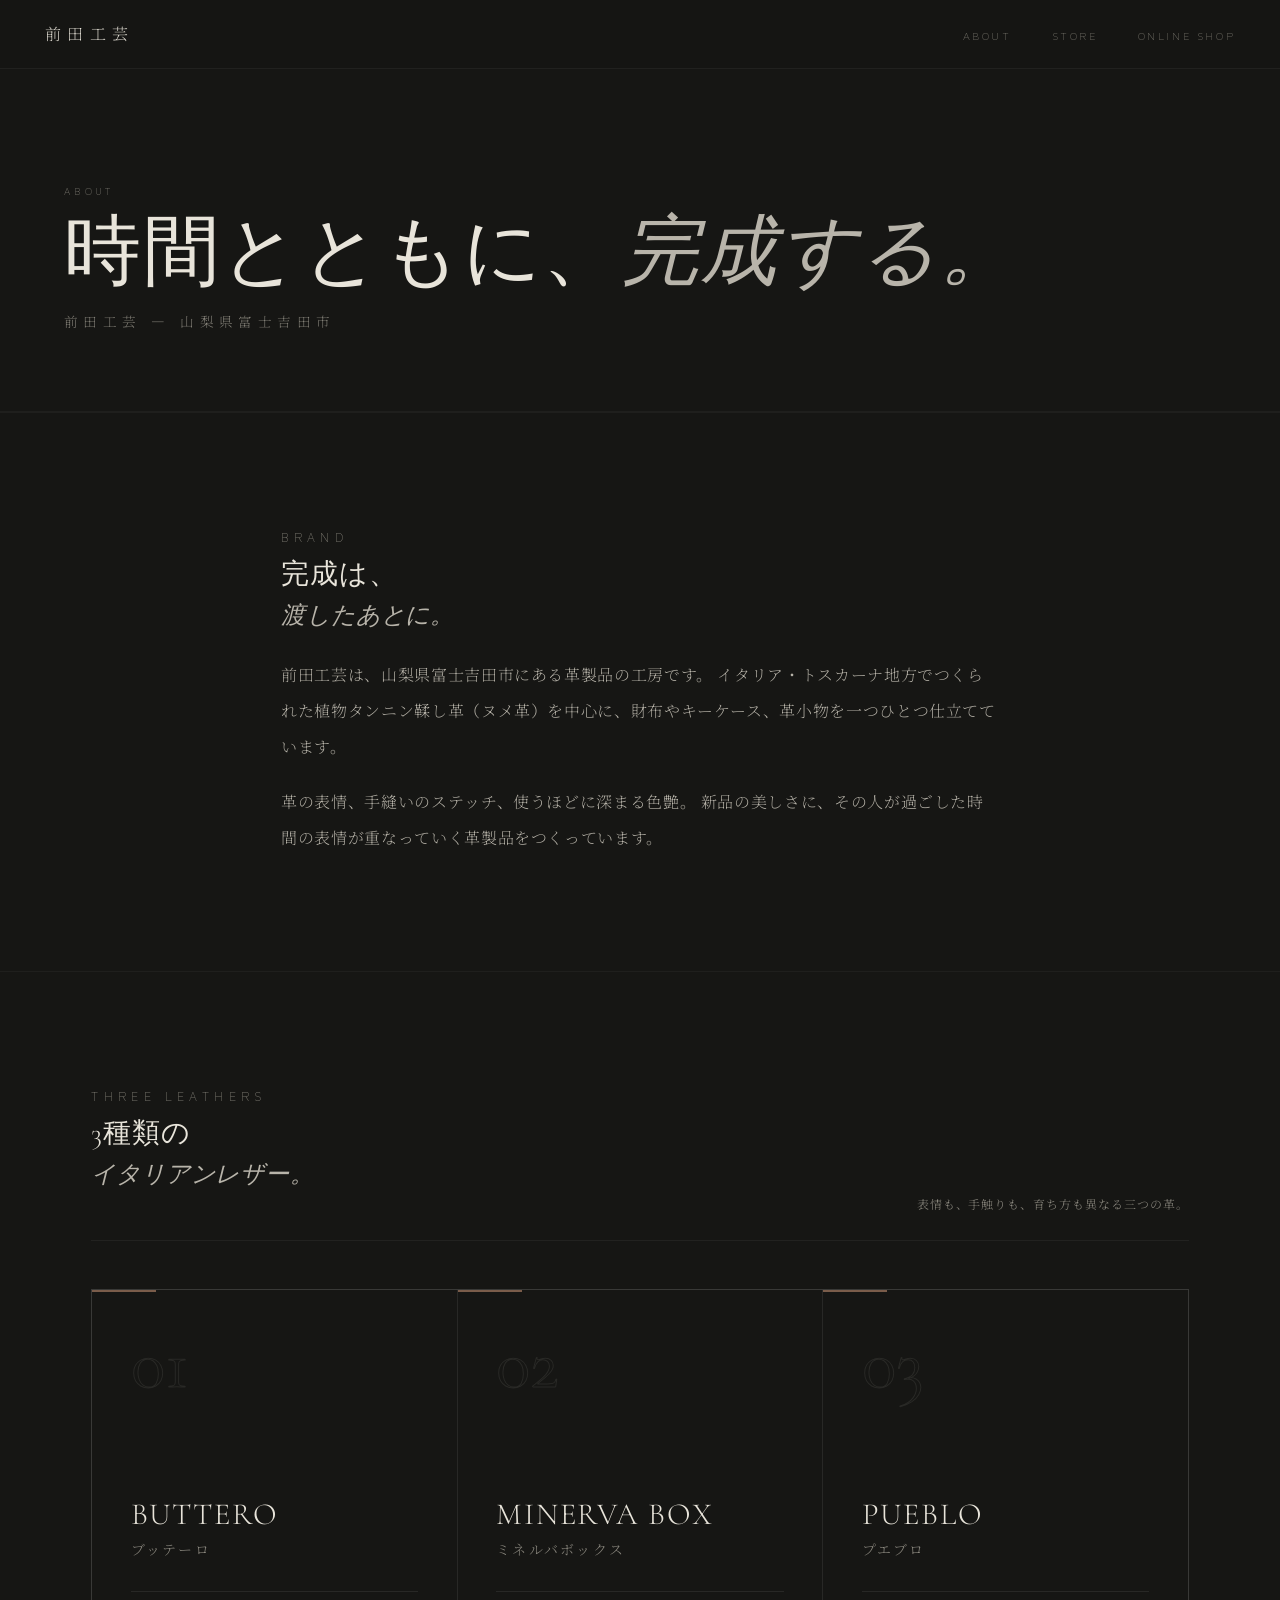
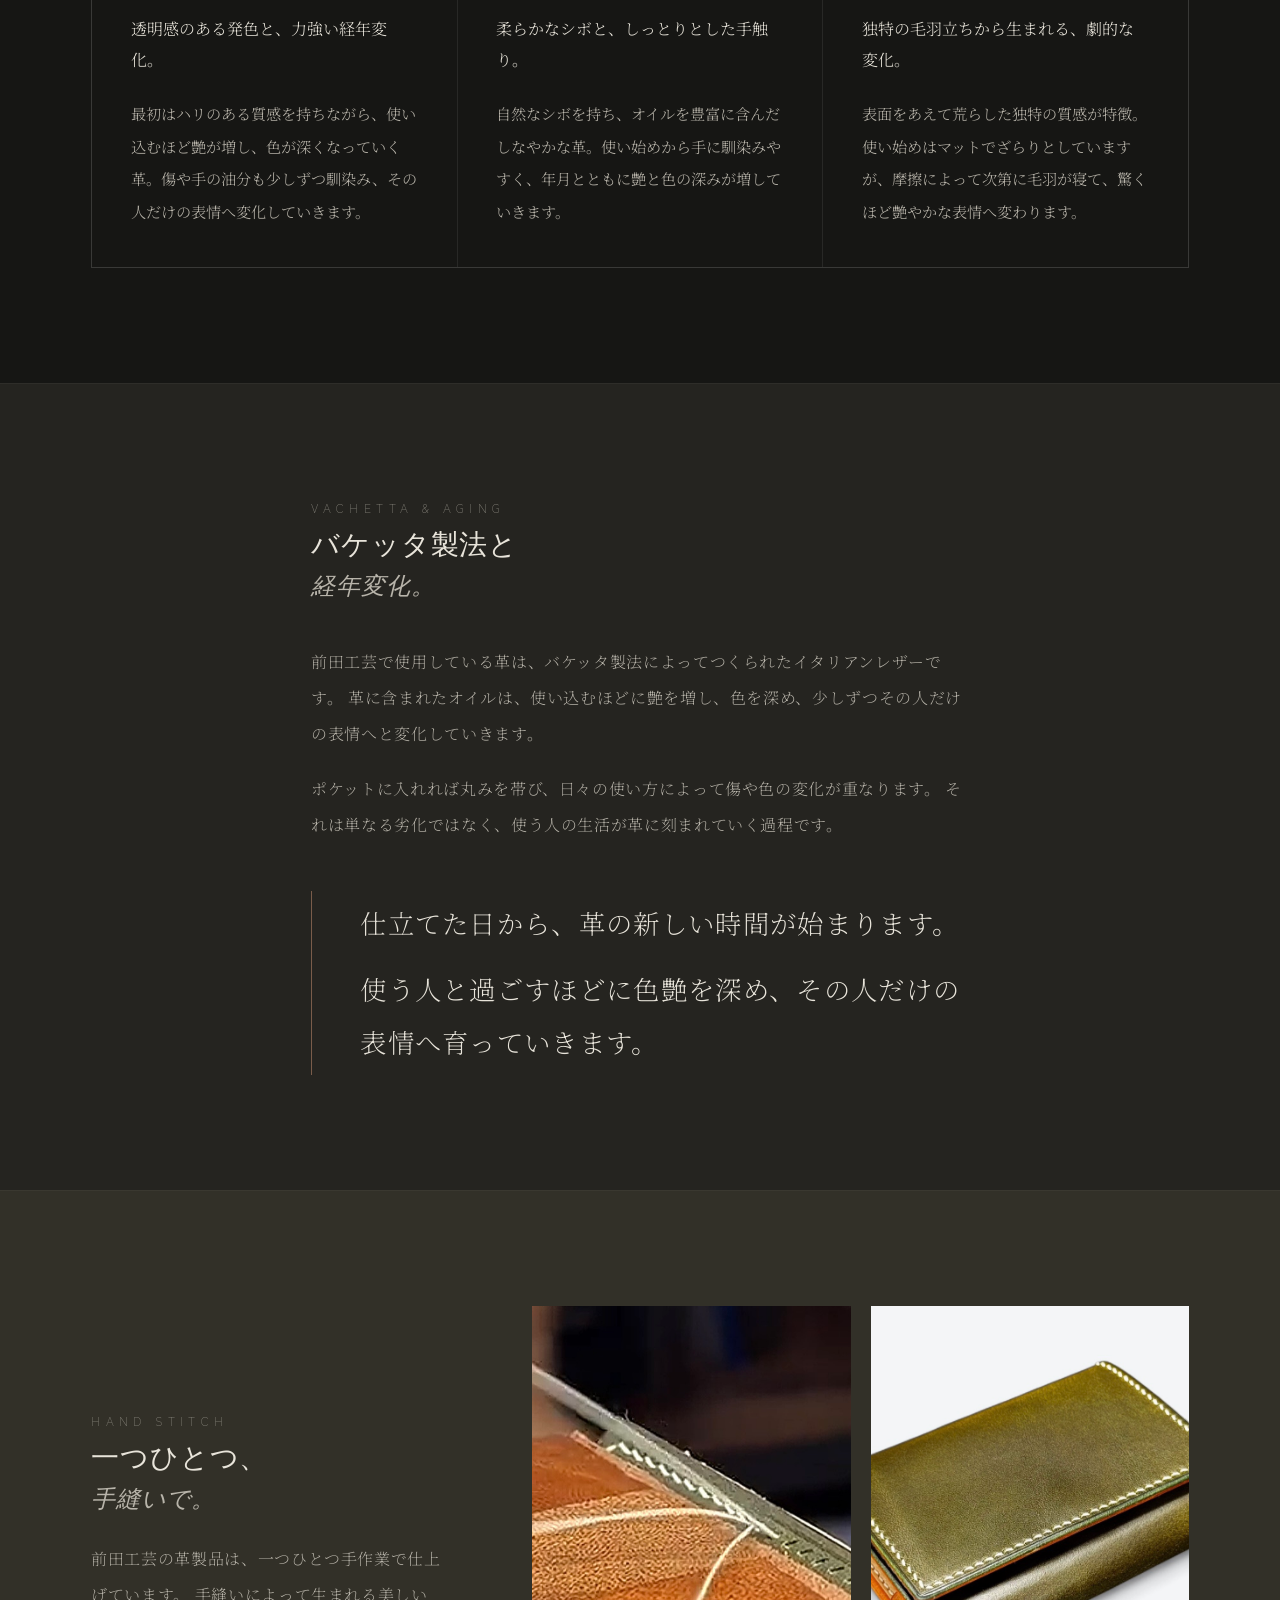
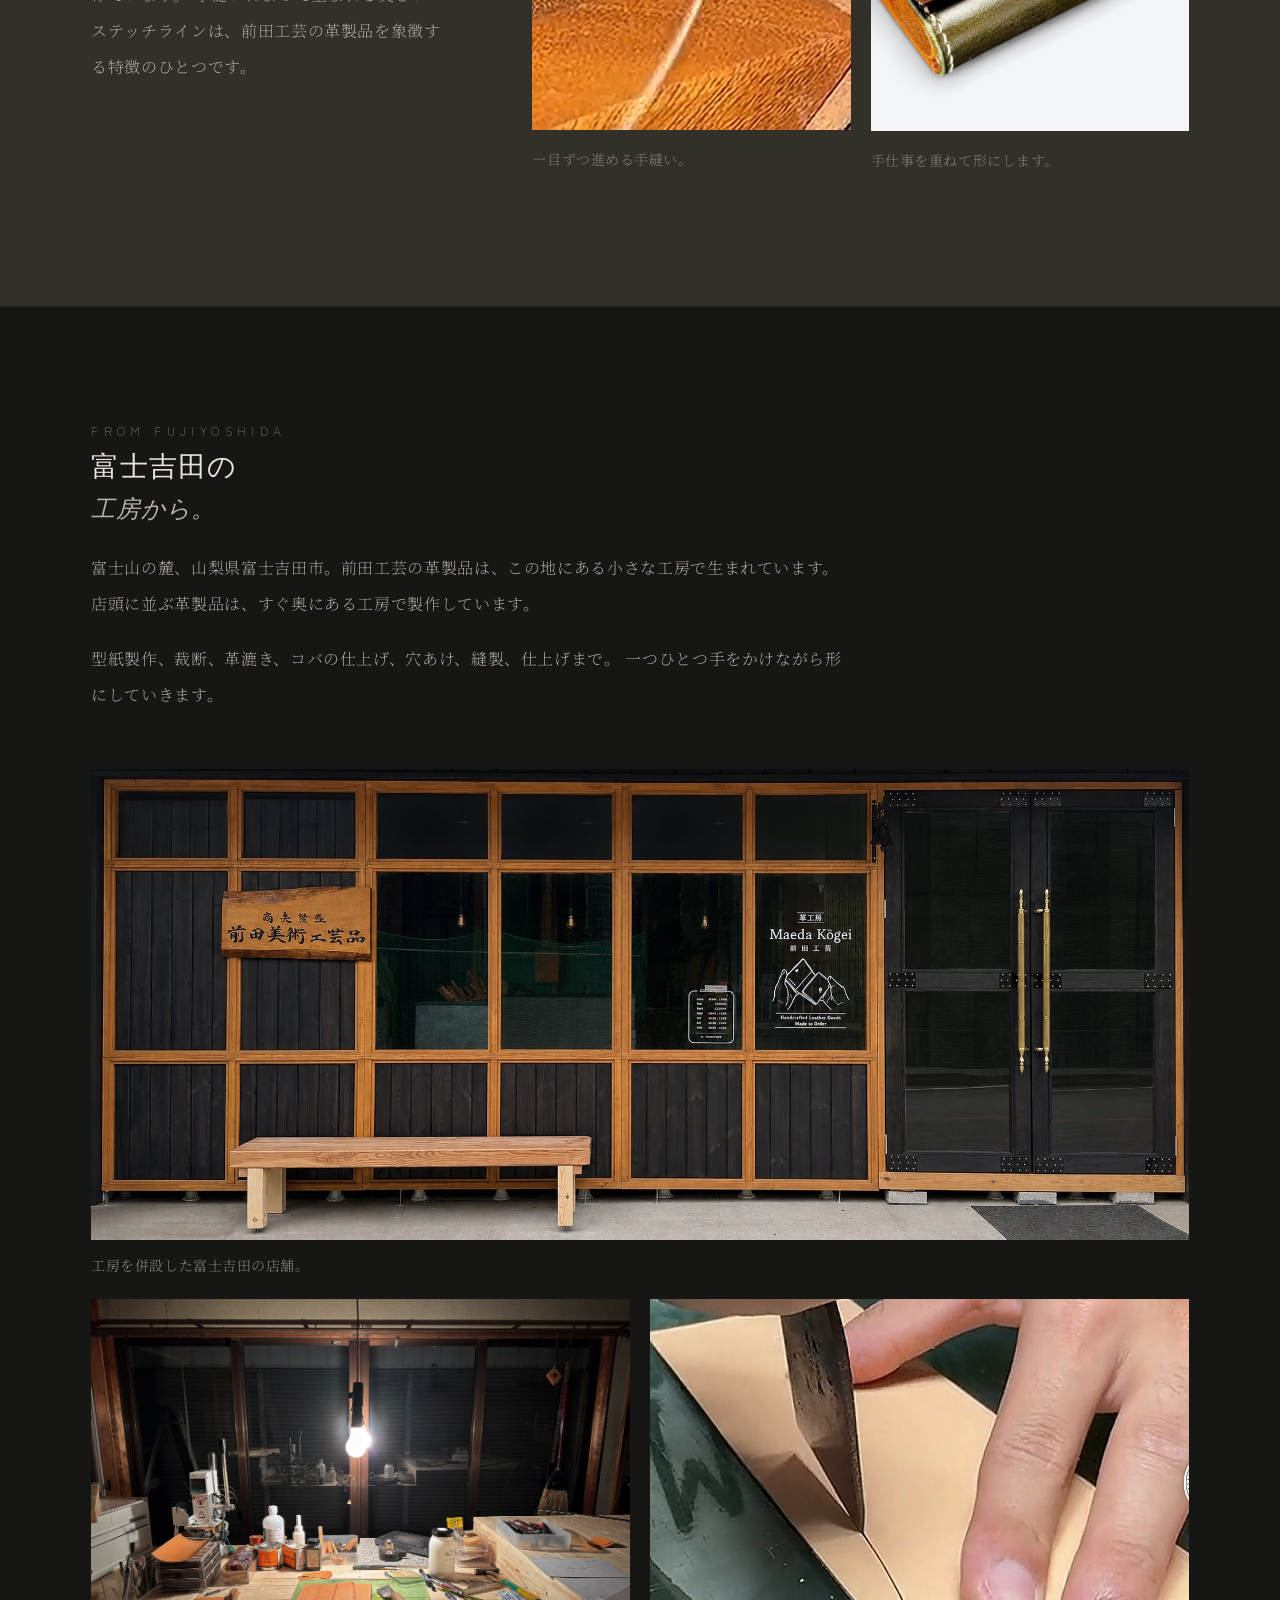
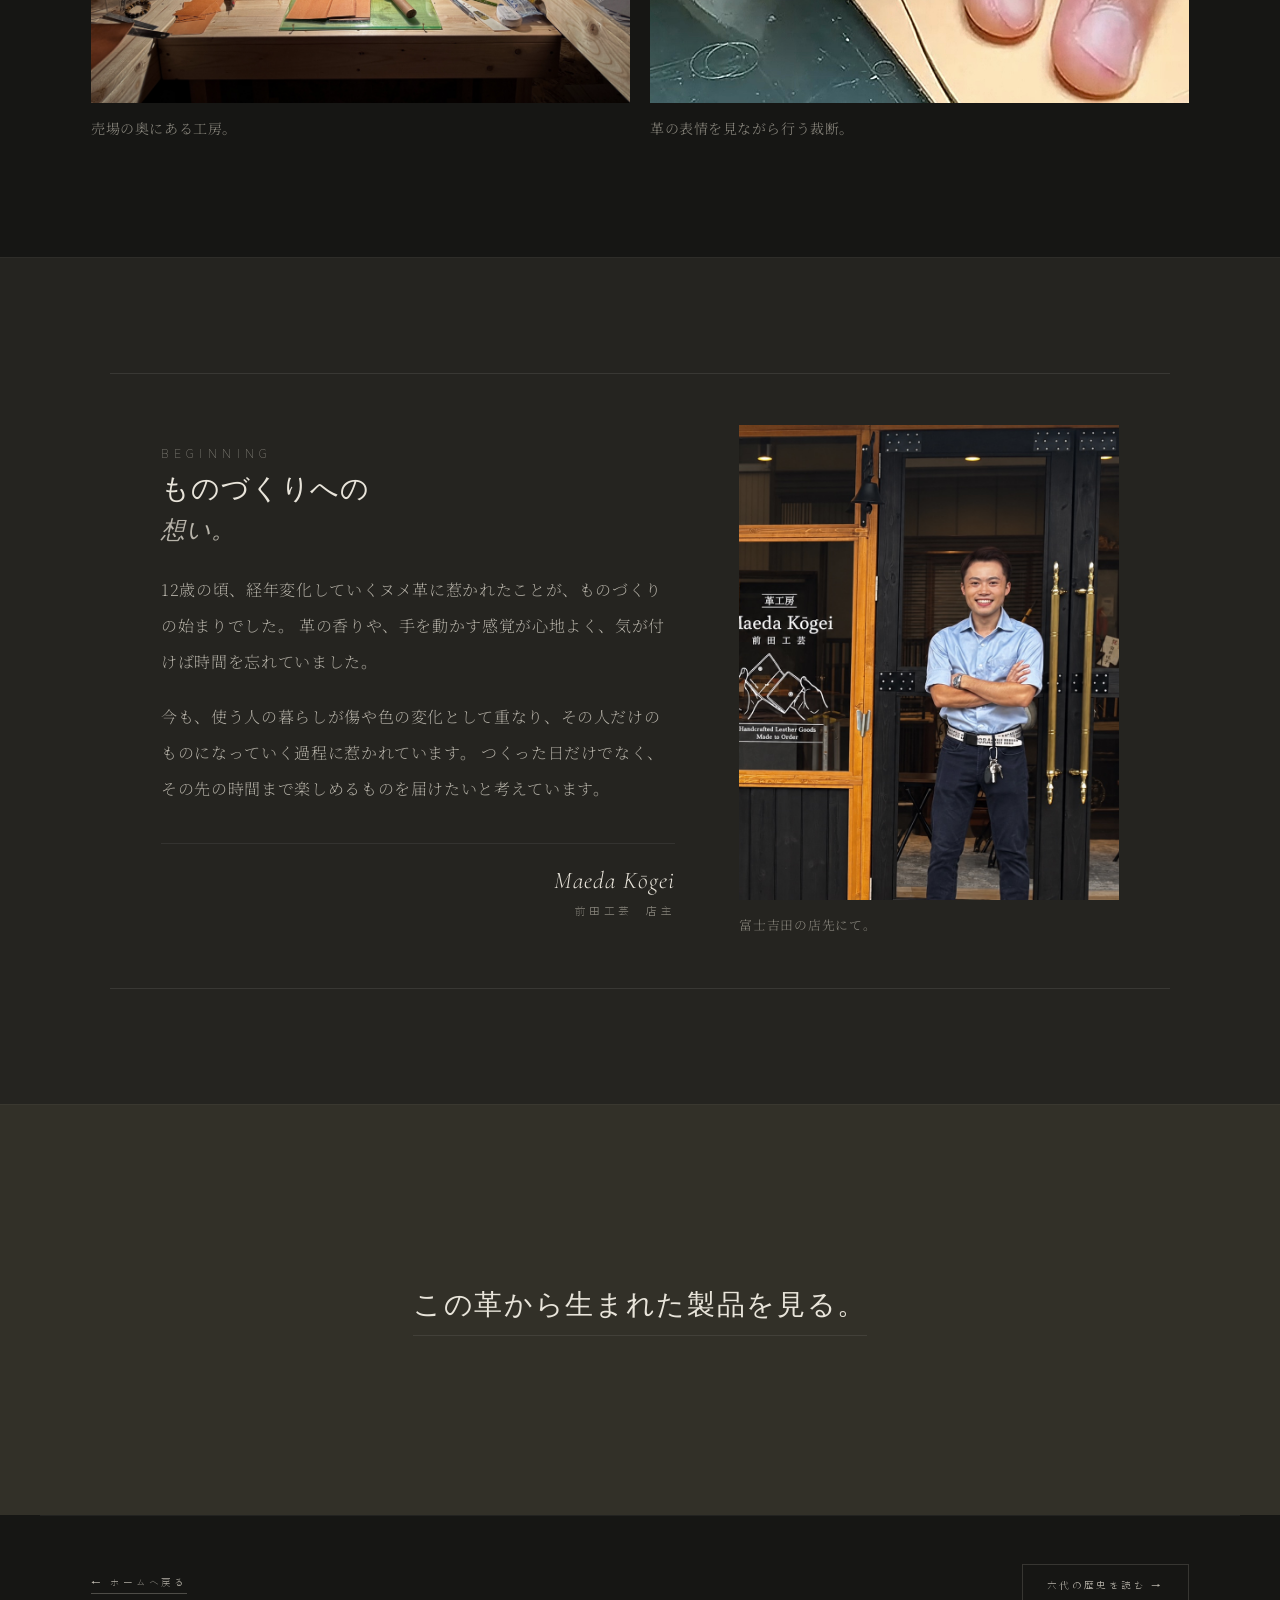
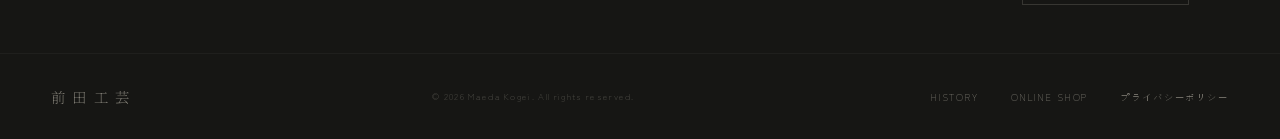
==== commit 3a6988f6: "ものづくりへの想いを店主写真入りのレター風レイアウトに変更 Co-Authored-By: Claude Fable 5.1 <noreply@anthropic.com>" ====
--- a/about.html
+++ b/about.html
@@ -48,7 +48,7 @@
         <li><a href="store.html">Store</a></li>
         <li>
           <a
-            href="https://toraleather.handcrafted.jp/"
+            href="https://shop.maedakogei.com/"
             target="_blank"
             rel="noopener noreferrer"
             data-loc="nav"
@@ -68,7 +68,7 @@
       <a href="about.html" data-loc="nav-overlay">About</a>
       <a href="store.html">Store</a>
       <a
-        href="https://toraleather.handcrafted.jp/"
+        href="https://shop.maedakogei.com/"
         target="_blank"
         rel="noopener noreferrer"
         data-loc="nav-overlay"
@@ -299,21 +299,40 @@
 
       <!-- 06: ものづくりへの想い -->
       <section class="about-prose-section about-prose-section--alt">
-        <div class="about-prose-inner">
-          <p class="section-label reveal">Beginning</p>
-          <h2 class="story-section-title reveal d1">
-            ものづくりへの<em>想い。</em>
-          </h2>
-          <div class="story-section-body reveal d2">
-            <p>
-              12歳の頃、経年変化していくヌメ革に惹かれたことが、ものづくりの始まりでした。
-              革の香りや、手を動かす感覚が心地よく、気が付けば時間を忘れていました。
+        <div class="about-prose-inner about-letter">
+          <div class="about-letter-copy">
+            <p class="section-label reveal">Beginning</p>
+            <h2 class="story-section-title reveal d1">
+              ものづくりへの<em>想い。</em>
+            </h2>
+            <div class="story-section-body reveal d2">
+              <p>
+                12歳の頃、経年変化していくヌメ革に惹かれたことが、ものづくりの始まりでした。
+                革の香りや、手を動かす感覚が心地よく、気が付けば時間を忘れていました。
+              </p>
+              <p>
+                今も、使う人の暮らしが傷や色の変化として重なり、その人だけのものになっていく過程に惹かれています。
+                つくった日だけでなく、その先の時間まで楽しめるものを届けたいと考えています。
+              </p>
+            </div>
+            <p class="about-letter-sign reveal d2">
+              <span class="about-letter-sign-en" lang="en">Maeda Kōgei</span>
+              <span class="about-letter-sign-jp">前田工芸　店主</span>
             </p>
-            <p>
-              今も、使う人の暮らしが傷や色の変化として重なり、その人だけのものになっていく過程に惹かれています。
-              つくった日だけでなく、その先の時間まで楽しめるものを届けたいと考えています。
-            </p>
-          </div>
+          </div>
+
+          <figure class="about-letter-photo reveal d1">
+            <div class="about-letter-image-wrap">
+              <img
+                src="img/maeda-owner-storefront-20260905.jpg"
+                alt="富士吉田の店舗前に立つ前田工芸の店主"
+                width="1448"
+                height="1086"
+                loading="lazy"
+              />
+            </div>
+            <figcaption>富士吉田の店先にて。</figcaption>
+          </figure>
         </div>
       </section>
 
@@ -324,7 +343,7 @@
       >
         <div class="section-inner">
           <a
-            href="https://toraleather.handcrafted.jp/"
+            href="https://shop.maedakogei.com/"
             class="about-product-cta reveal"
             target="_blank"
             rel="noopener noreferrer"
@@ -350,7 +369,7 @@
         <a href="history.html">History</a>
         <!-- <a href="#">Instagram</a> -->
         <a
-          href="https://toraleather.handcrafted.jp/"
+          href="https://shop.maedakogei.com/"
           target="_blank"
           rel="noopener noreferrer"
           data-loc="footer"
@@ -360,7 +379,7 @@
       </div>
     </footer>
 
-    <script src="analytics.js?v=20260708"></script>
+    <script src="analytics.js?v=20260910"></script>
     <script>
       const io = new IntersectionObserver(
         (entries) => {
--- a/style.css
+++ b/style.css
@@ -500,6 +500,11 @@
   gap: 1px;
   background: rgba(255, 255, 255, 0.04);
 }
+.items-grid--pair {
+  grid-template-columns: repeat(2, minmax(0, 1fr));
+  width: calc(50% - 0.5px);
+  margin-inline: auto;
+}
 .items-grid .brand-spacer {
   background: var(--sumi);
   position: relative;
@@ -837,6 +842,7 @@
   }
   .items-grid {
     grid-template-columns: 1fr 1fr;
+    width: 100%;
   }
   .story-cards {
     grid-template-columns: 1fr;
@@ -1409,14 +1415,42 @@
     backdrop-filter 0.45s ease;
 }
 nav.nav--hero {
+  background: transparent;
+  border-bottom-color: transparent;
+  backdrop-filter: none;
+  -webkit-backdrop-filter: none;
+}
+nav.nav--hero::before {
+  content: "";
+  position: absolute;
+  inset: 0 0 -12px;
+  z-index: -1;
+  pointer-events: none;
   background: linear-gradient(
     to bottom,
     rgba(12, 12, 11, 0.72),
     rgba(12, 12, 11, 0.18),
     transparent
   );
-  border-bottom-color: transparent;
   backdrop-filter: blur(2px);
+  -webkit-backdrop-filter: blur(2px);
+  -webkit-mask-image: linear-gradient(to bottom, #000 calc(100% - 24px), transparent);
+  mask-image: linear-gradient(to bottom, #000 calc(100% - 24px), transparent);
+}
+nav.nav--hero::after {
+  content: "";
+  position: absolute;
+  inset: auto 0 0;
+  height: 1px;
+  pointer-events: none;
+  background: linear-gradient(
+    to right,
+    transparent,
+    rgba(255, 255, 255, 0.08) 25%,
+    rgba(255, 255, 255, 0.1) 50%,
+    rgba(255, 255, 255, 0.08) 75%,
+    transparent
+  );
 }
 nav.nav--hero .nav-logo,
 nav.nav--hero .nav-links a {
@@ -1615,6 +1649,85 @@
   max-width: 820px;
 }
 
+/* Beginning section — letter-style layout (copy left, portrait right) */
+.about-letter {
+  max-width: 1060px;
+  display: grid;
+  grid-template-columns: minmax(0, 1.15fr) minmax(0, 0.85fr);
+  gap: clamp(2.5rem, 5vw, 4.5rem);
+  align-items: center;
+  padding-top: clamp(2.5rem, 4vw, 3.5rem);
+  padding-bottom: clamp(2.5rem, 4vw, 3.5rem);
+  border-top: 1px solid rgba(255, 255, 255, 0.09);
+  border-bottom: 1px solid rgba(255, 255, 255, 0.09);
+}
+.about-letter-copy {
+  min-width: 0;
+}
+.about-letter-sign {
+  margin-top: 2.25rem;
+  padding-top: 1.4rem;
+  border-top: 1px solid rgba(255, 255, 255, 0.07);
+  display: flex;
+  flex-direction: column;
+  align-items: flex-end;
+  gap: 0.4rem;
+}
+.about-letter-sign-en {
+  font-family: var(--serif);
+  font-style: italic;
+  font-size: 1.5rem;
+  line-height: 1.2;
+  letter-spacing: 0.04em;
+  color: var(--washi);
+}
+.about-letter-sign-jp {
+  font-family: var(--gothic);
+  font-size: 0.68rem;
+  letter-spacing: 0.3em;
+  color: var(--hai);
+}
+.about-letter-photo {
+  margin: 0;
+  min-width: 0;
+}
+.about-letter-image-wrap {
+  width: 100%;
+  aspect-ratio: 4 / 5;
+  overflow: hidden;
+  background: var(--tetsu);
+}
+.about-letter-image-wrap img {
+  width: 100%;
+  height: 100%;
+  display: block;
+  object-fit: cover;
+  object-position: 62% 50%;
+  filter: saturate(0.88);
+}
+.about-letter-photo figcaption {
+  margin-top: 0.85rem;
+  font-size: 0.8rem;
+  line-height: 1.8;
+  letter-spacing: 0.06em;
+  color: var(--hai);
+}
+@media (max-width: 900px) {
+  .about-letter {
+    grid-template-columns: 1fr;
+    gap: 2.25rem;
+  }
+  .about-letter-image-wrap {
+    aspect-ratio: 4 / 3;
+  }
+  .about-letter-image-wrap img {
+    object-position: 55% 45%;
+  }
+  .about-letter-sign {
+    align-items: flex-start;
+  }
+}
+
 .about-leather-section {
   padding: clamp(5rem, 9vw, 8rem) 0;
   background: var(--sumi);
